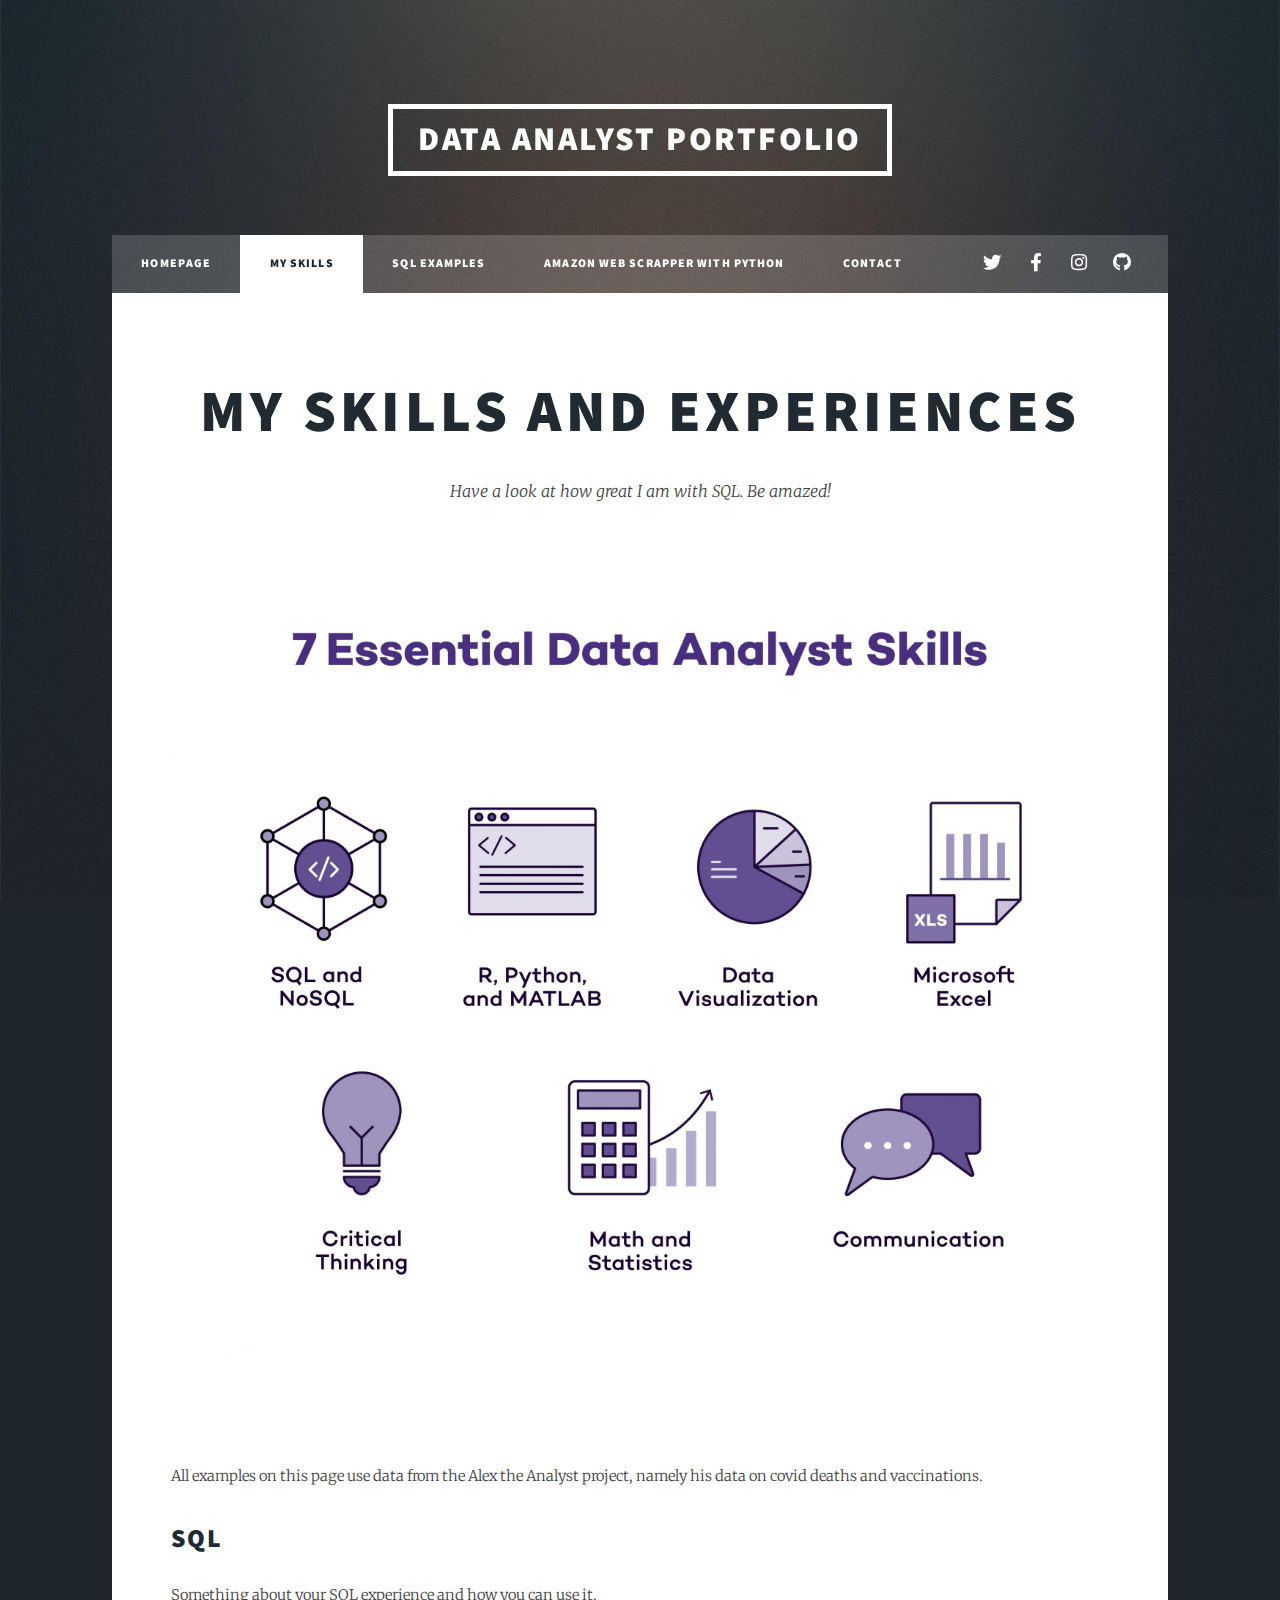
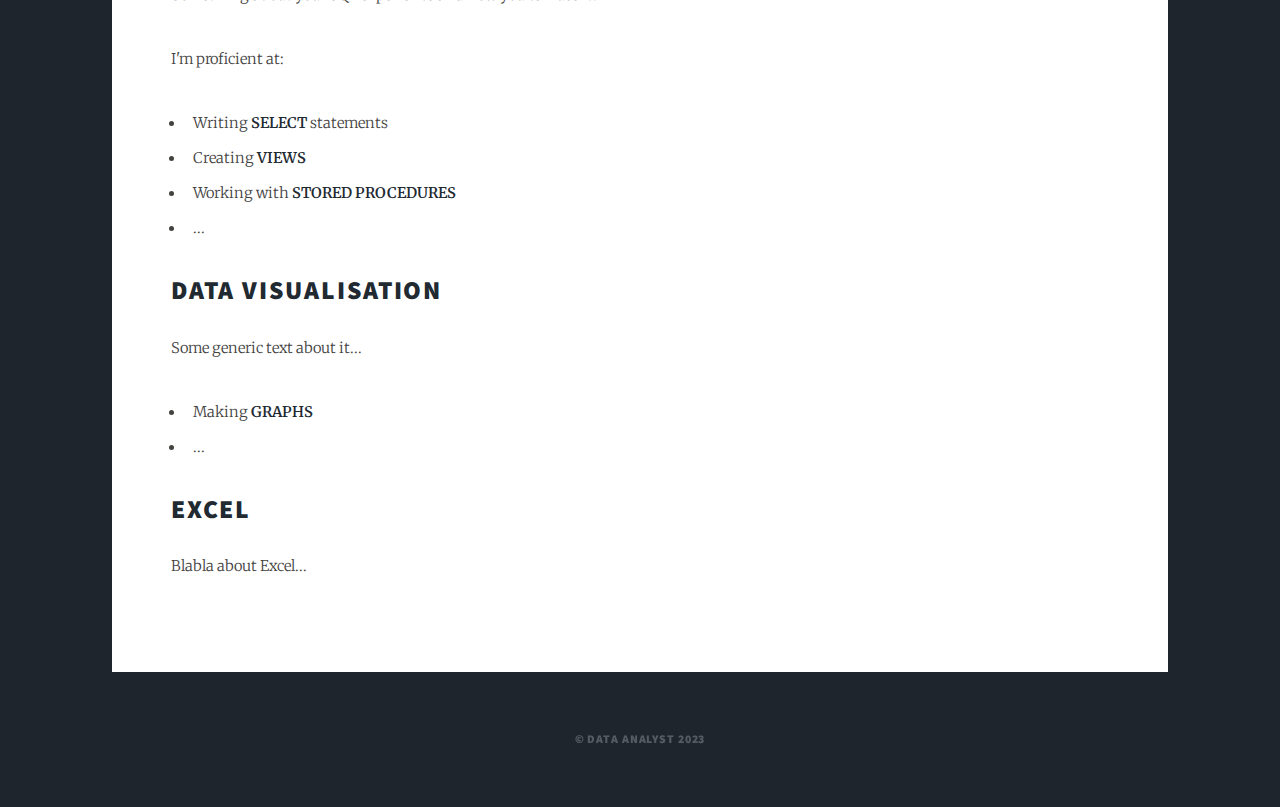
==== amazonwebscraper.html @ 21863333 "text change and a new table" ====
<!DOCTYPE HTML>
<!--
	Massively by HTML5 UP
	html5up.net | @ajlkn
	Free for personal and commercial use under the CCA 3.0 license (html5up.net/license)
-->
<html>
	<head>
		<title>My skills - Data Analyst Portfolio</title>
		<meta charset="utf-8" />
		<meta name="viewport" content="width=device-width, initial-scale=1, user-scalable=no" />
		<link rel="stylesheet" href="assets/css/main.css" />
		<noscript><link rel="stylesheet" href="assets/css/noscript.css" /></noscript>
	</head>
	<body class="is-preload">

		<!-- Wrapper -->
			<div id="wrapper">

				<!-- Header -->
					<header id="header">
						<a href="index.html" class="logo">Data Analyst Portfolio</a>
					</header>

				<!-- Nav -->
					<nav id="nav">
						<ul class="links">
							<li><a href="index.html">Homepage</a></li>
							<li class="active"><a href="myskills.html">My skills</a></li>
							<li><a href="sqlexamples.html">SQL examples</a></li>
							<li><a href="AmazonWebScrapperWIthPython.html">Amazon Web Scrapper With Python</a></li>
							<li><a href="contactme.html">Contact</a></li>
						</ul>
						<ul class="icons">
							<li><a href="#" class="icon brands fa-twitter"><span class="label">Twitter</span></a></li>
							<li><a href="#" class="icon brands fa-facebook-f"><span class="label">Facebook</span></a></li>
							<li><a href="#" class="icon brands fa-instagram"><span class="label">Instagram</span></a></li>
							<li><a href="#" class="icon brands fa-github"><span class="label">GitHub</span></a></li>
						</ul>
					</nav>

				<!-- Main -->
					<div id="main">

						<!-- Post -->
							<section class="post">
								<header class="major">
									<h1>My skills and experiences</h1>
									<p>Have a look at how great I am with SQL. Be amazed!</p>
								</header>
								<div class="image main"><img src="pics/skills.jpg" alt="" /></div>
								<p>All examples on this page use data from the Alex the Analyst project, namely his data on covid deaths and vaccinations.</p>
							
								<h2>SQL</h2>
								<p>Something about your SQL experience and how you can use it.</p>
								<p>I'm proficient at:</p>
								<ul>
									<li>Writing <b>SELECT</b> statements</li>
									<li>Creating <b>VIEWS</b></li>
									<li>Working with <b>STORED PROCEDURES</b></li>
									<li>...</li>
								</ul>
							
								<h2>Data visualisation</h2>
								<p>Some generic text about it...</p>
								
								<ul>
									<li>Making <b>GRAPHS</b></li>
									<li>...</li>
								</ul>

								<h2>Excel</h2>
								<p>Blabla about Excel...</p>


							</section>

					</div>


				<!-- Copyright -->
					<div id="copyright">
						<ul><li>&copy; Data Analyst 2023</li></ul>
					</div>

			</div>

		<!-- Scripts -->
			<script src="assets/js/jquery.min.js"></script>
			<script src="assets/js/jquery.scrollex.min.js"></script>
			<script src="assets/js/jquery.scrolly.min.js"></script>
			<script src="assets/js/browser.min.js"></script>
			<script src="assets/js/breakpoints.min.js"></script>
			<script src="assets/js/util.js"></script>
			<script src="assets/js/main.js"></script>

	</body>
</html>
---- assets/css/main.css ----
@import url(fontawesome-all.min.css);
@import url("https://fonts.googleapis.com/css?family=Merriweather:300,700,300italic,700italic|Source+Sans+Pro:900");

/*
	Massively by HTML5 UP
	html5up.net | @ajlkn
	Free for personal and commercial use under the CCA 3.0 license (html5up.net/license)
*/

html, body, div, span, applet, object,
iframe, h1, h2, h3, h4, h5, h6, p, blockquote,
pre, a, abbr, acronym, address, big, cite,
code, del, dfn, em, img, ins, kbd, q, s, samp,
small, strike, strong, sub, sup, tt, var, b,
u, i, center, dl, dt, dd, ol, ul, li, fieldset,
form, label, legend, table, caption, tbody,
tfoot, thead, tr, th, td, article, aside,
canvas, details, embed, figure, figcaption,
footer, header, hgroup, menu, nav, output, ruby,
section, summary, time, mark, audio, video {
	margin: 0;
	padding: 0;
	border: 0;
	font-size: 100%;
	font: inherit;
	vertical-align: baseline;}

article, aside, details, figcaption, figure,
footer, header, hgroup, menu, nav, section {
	display: block;}

body {
	line-height: 1;
}

ol, ul {
	list-style: none;
}

blockquote, q {
	quotes: none;
}

	blockquote:before, blockquote:after, q:before, q:after {
		content: '';
		content: none;
	}

table {
	border-collapse: collapse;
	border-spacing: 0;
}

body {
	-webkit-text-size-adjust: none;
}

mark {
	background-color: transparent;
	color: inherit;
}

input::-moz-focus-inner {
	border: 0;
	padding: 0;
}

input, select, textarea {
	-moz-appearance: none;
	-webkit-appearance: none;
	-ms-appearance: none;
	appearance: none;
}

/* Basic */

	@-ms-viewport {
		width: device-width;
	}

	body {
		-ms-overflow-style: scrollbar;
	}

	@media screen and (max-width: 480px) {

		html, body {
			min-width: 320px;
		}

	}

	html {
		box-sizing: border-box;
	}

	*, *:before, *:after {
		box-sizing: inherit;
	}

	body {
		background-color: #1e252d;
	}

		body.is-preload *, body.is-preload *:before, body.is-preload *:after {
			-moz-animation: none !important;
			-webkit-animation: none !important;
			-ms-animation: none !important;
			animation: none !important;
			-moz-transition: none !important;
			-webkit-transition: none !important;
			-ms-transition: none !important;
			transition: none !important;
		}

/* Type */

	html {
		font-size: 16pt;
	}

		@media screen and (max-width: 1680px) {

			html {
				font-size: 12pt;
			}

		}

		@media screen and (max-width: 1280px) {

			html {
				font-size: 11pt;
			}

		}

		@media screen and (max-width: 360px) {

			html {
				font-size: 10pt;
			}

		}

	body {
		color: #43423f;
	}

	body, input, select, textarea {
		font-family: "Merriweather", Georgia, serif;
		font-weight: 300;
		font-size: 1rem;
		line-height: 2.375;
	}

	a {
		-moz-transition: color 0.2s ease-in-out, background-color 0.2s ease-in-out, border-color 0.2s ease-in-out, box-shadow 0.2s ease-in-out;
		-webkit-transition: color 0.2s ease-in-out, background-color 0.2s ease-in-out, border-color 0.2s ease-in-out, box-shadow 0.2s ease-in-out;
		-ms-transition: color 0.2s ease-in-out, background-color 0.2s ease-in-out, border-color 0.2s ease-in-out, box-shadow 0.2s ease-in-out;
		transition: color 0.2s ease-in-out, background-color 0.2s ease-in-out, border-color 0.2s ease-in-out, box-shadow 0.2s ease-in-out;
		border-bottom: dotted 1px;
		text-decoration: none;
	}

		a:hover {
			border-bottom-color: transparent;
		}

	strong, b {
		font-weight: 600;
	}

	em, i {
		font-style: italic;
	}

	p {
		text-align: justify;
		margin: 0 0 2rem 0;
	}

	h1, h2, h3, h4, h5, h6 {
		font-family: "Source Sans Pro", Helvetica, sans-serif;
		font-weight: 900;
		line-height: 1.5;
		letter-spacing: 0.075em;
		text-transform: uppercase;
		margin: 0 0 1rem 0;
	}

		h1 a, h2 a, h3 a, h4 a, h5 a, h6 a {
			border-bottom: 0;
			color: inherit;
			text-decoration: none;
		}

	h1 {
		font-size: 4rem;
		line-height: 1.1;
		margin: 0 0 2rem 0;
	}

	h2 {
		font-size: 1.75rem;
		line-height: 1.3;
		margin: 0 0 1.5rem 0;
	}

	h3 {
		font-size: 1.25rem;
		margin: 0 0 1.5rem 0;
	}

	h4 {
		font-size: 1rem;
	}

	h5 {
		font-size: 0.9rem;
	}

	h6 {
		font-size: 0.8rem;
	}

	sub {
		font-size: 0.8rem;
		position: relative;
		top: 0.5rem;
	}

	sup {
		font-size: 0.8rem;
		position: relative;
		top: -0.5rem;
	}

	blockquote {
		border-left: solid 4px;
		font-style: italic;
		margin: 0 0 2rem 0;
		padding: 0.5rem 0 0.5rem 2rem;
	}

	code {
		border: solid 2px;
		font-family: "Courier New", monospace;
		font-size: 0.9rem;
		margin: 0 0.25rem;
		padding: 0.25rem 0.65rem;
	}

	pre {
		-webkit-overflow-scrolling: touch;
		font-family: "Courier New", monospace;
		font-size: 0.9rem;
		margin: 0 0 2rem 0;
	}

		pre code {
			display: block;
			line-height: 1.75;
			padding: 1rem 1.5rem;
			overflow-x: auto;
		}

	hr {
		border: 0;
		border-bottom: solid 2px;
		margin: 3rem 0;
	}

		hr.major {
			margin: 5rem 0;
		}

	.align-left {
		text-align: left;
	}

	.align-center {
		text-align: center;
	}

	.align-right {
		text-align: right;
	}

	input, select, textarea {
		color: #212931;
	}

	a {
		color: #212931;
		border-bottom-color: rgba(33, 41, 49, 0.5);
	}

		a:hover {
			border-bottom-color: transparent;
			color: #18bfef !important;
		}

	strong, b {
		color: #212931;
	}

	h1, h2, h3, h4, h5, h6 {
		color: #212931;
	}

	blockquote {
		border-left-color: #eeeeee;
	}

	code {
		background: rgba(220, 220, 220, 0.25);
		border-color: #eeeeee;
	}

	hr {
		border-bottom-color: #eeeeee;
	}

/* Row */

	.row {
		display: flex;
		flex-wrap: wrap;
		box-sizing: border-box;
		align-items: stretch;
	}

		.row > * {
			box-sizing: border-box;
		}

		.row.gtr-uniform > * > :last-child {
			margin-bottom: 0;
		}

		.row.aln-left {
			justify-content: flex-start;
		}

		.row.aln-center {
			justify-content: center;
		}

		.row.aln-right {
			justify-content: flex-end;
		}

		.row.aln-top {
			align-items: flex-start;
		}

		.row.aln-middle {
			align-items: center;
		}

		.row.aln-bottom {
			align-items: flex-end;
		}

		.row > .imp {
			order: -1;
		}

		.row > .col-1 {
			width: 8.33333%;
		}

		.row > .off-1 {
			margin-left: 8.33333%;
		}

		.row > .col-2 {
			width: 16.66667%;
		}

		.row > .off-2 {
			margin-left: 16.66667%;
		}

		.row > .col-3 {
			width: 25%;
		}

		.row > .off-3 {
			margin-left: 25%;
		}

		.row > .col-4 {
			width: 33.33333%;
		}

		.row > .off-4 {
			margin-left: 33.33333%;
		}

		.row > .col-5 {
			width: 41.66667%;
		}

		.row > .off-5 {
			margin-left: 41.66667%;
		}

		.row > .col-6 {
			width: 50%;
		}

		.row > .off-6 {
			margin-left: 50%;
		}

		.row > .col-7 {
			width: 58.33333%;
		}

		.row > .off-7 {
			margin-left: 58.33333%;
		}

		.row > .col-8 {
			width: 66.66667%;
		}

		.row > .off-8 {
			margin-left: 66.66667%;
		}

		.row > .col-9 {
			width: 75%;
		}

		.row > .off-9 {
			margin-left: 75%;
		}

		.row > .col-10 {
			width: 83.33333%;
		}

		.row > .off-10 {
			margin-left: 83.33333%;
		}

		.row > .col-11 {
			width: 91.66667%;
		}

		.row > .off-11 {
			margin-left: 91.66667%;
		}

		.row > .col-12 {
			width: 100%;
		}

		.row > .off-12 {
			margin-left: 100%;
		}

		.row.gtr-0 {
			margin-top: 0;
			margin-left: 0rem;
		}

			.row.gtr-0 > * {
				padding: 0 0 0 0rem;
			}

			.row.gtr-0.gtr-uniform {
				margin-top: 0rem;
			}

				.row.gtr-0.gtr-uniform > * {
					padding-top: 0rem;
				}

		.row.gtr-25 {
			margin-top: 0;
			margin-left: -0.375rem;
		}

			.row.gtr-25 > * {
				padding: 0 0 0 0.375rem;
			}

			.row.gtr-25.gtr-uniform {
				margin-top: -0.375rem;
			}

				.row.gtr-25.gtr-uniform > * {
					padding-top: 0.375rem;
				}

		.row.gtr-50 {
			margin-top: 0;
			margin-left: -0.75rem;
		}

			.row.gtr-50 > * {
				padding: 0 0 0 0.75rem;
			}

			.row.gtr-50.gtr-uniform {
				margin-top: -0.75rem;
			}

				.row.gtr-50.gtr-uniform > * {
					padding-top: 0.75rem;
				}

		.row {
			margin-top: 0;
			margin-left: -1.5rem;
		}

			.row > * {
				padding: 0 0 0 1.5rem;
			}

			.row.gtr-uniform {
				margin-top: -1.5rem;
			}

				.row.gtr-uniform > * {
					padding-top: 1.5rem;
				}

		.row.gtr-150 {
			margin-top: 0;
			margin-left: -2.25rem;
		}

			.row.gtr-150 > * {
				padding: 0 0 0 2.25rem;
			}

			.row.gtr-150.gtr-uniform {
				margin-top: -2.25rem;
			}

				.row.gtr-150.gtr-uniform > * {
					padding-top: 2.25rem;
				}

		.row.gtr-200 {
			margin-top: 0;
			margin-left: -3rem;
		}

			.row.gtr-200 > * {
				padding: 0 0 0 3rem;
			}

			.row.gtr-200.gtr-uniform {
				margin-top: -3rem;
			}

				.row.gtr-200.gtr-uniform > * {
					padding-top: 3rem;
				}

		@media screen and (max-width: 1680px) {

			.row {
				display: flex;
				flex-wrap: wrap;
				box-sizing: border-box;
				align-items: stretch;
			}

				.row > * {
					box-sizing: border-box;
				}

				.row.gtr-uniform > * > :last-child {
					margin-bottom: 0;
				}

				.row.aln-left {
					justify-content: flex-start;
				}

				.row.aln-center {
					justify-content: center;
				}

				.row.aln-right {
					justify-content: flex-end;
				}

				.row.aln-top {
					align-items: flex-start;
				}

				.row.aln-middle {
					align-items: center;
				}

				.row.aln-bottom {
					align-items: flex-end;
				}

				.row > .imp-xlarge {
					order: -1;
				}

				.row > .col-1-xlarge {
					width: 8.33333%;
				}

				.row > .off-1-xlarge {
					margin-left: 8.33333%;
				}

				.row > .col-2-xlarge {
					width: 16.66667%;
				}

				.row > .off-2-xlarge {
					margin-left: 16.66667%;
				}

				.row > .col-3-xlarge {
					width: 25%;
				}

				.row > .off-3-xlarge {
					margin-left: 25%;
				}

				.row > .col-4-xlarge {
					width: 33.33333%;
				}

				.row > .off-4-xlarge {
					margin-left: 33.33333%;
				}

				.row > .col-5-xlarge {
					width: 41.66667%;
				}

				.row > .off-5-xlarge {
					margin-left: 41.66667%;
				}

				.row > .col-6-xlarge {
					width: 50%;
				}

				.row > .off-6-xlarge {
					margin-left: 50%;
				}

				.row > .col-7-xlarge {
					width: 58.33333%;
				}

				.row > .off-7-xlarge {
					margin-left: 58.33333%;
				}

				.row > .col-8-xlarge {
					width: 66.66667%;
				}

				.row > .off-8-xlarge {
					margin-left: 66.66667%;
				}

				.row > .col-9-xlarge {
					width: 75%;
				}

				.row > .off-9-xlarge {
					margin-left: 75%;
				}

				.row > .col-10-xlarge {
					width: 83.33333%;
				}

				.row > .off-10-xlarge {
					margin-left: 83.33333%;
				}

				.row > .col-11-xlarge {
					width: 91.66667%;
				}

				.row > .off-11-xlarge {
					margin-left: 91.66667%;
				}

				.row > .col-12-xlarge {
					width: 100%;
				}

				.row > .off-12-xlarge {
					margin-left: 100%;
				}

				.row.gtr-0 {
					margin-top: 0;
					margin-left: 0rem;
				}

					.row.gtr-0 > * {
						padding: 0 0 0 0rem;
					}

					.row.gtr-0.gtr-uniform {
						margin-top: 0rem;
					}

						.row.gtr-0.gtr-uniform > * {
							padding-top: 0rem;
						}

				.row.gtr-25 {
					margin-top: 0;
					margin-left: -0.375rem;
				}

					.row.gtr-25 > * {
						padding: 0 0 0 0.375rem;
					}

					.row.gtr-25.gtr-uniform {
						margin-top: -0.375rem;
					}

						.row.gtr-25.gtr-uniform > * {
							padding-top: 0.375rem;
						}

				.row.gtr-50 {
					margin-top: 0;
					margin-left: -0.75rem;
				}

					.row.gtr-50 > * {
						padding: 0 0 0 0.75rem;
					}

					.row.gtr-50.gtr-uniform {
						margin-top: -0.75rem;
					}

						.row.gtr-50.gtr-uniform > * {
							padding-top: 0.75rem;
						}

				.row {
					margin-top: 0;
					margin-left: -1.5rem;
				}

					.row > * {
						padding: 0 0 0 1.5rem;
					}

					.row.gtr-uniform {
						margin-top: -1.5rem;
					}

						.row.gtr-uniform > * {
							padding-top: 1.5rem;
						}

				.row.gtr-150 {
					margin-top: 0;
					margin-left: -2.25rem;
				}

					.row.gtr-150 > * {
						padding: 0 0 0 2.25rem;
					}

					.row.gtr-150.gtr-uniform {
						margin-top: -2.25rem;
					}

						.row.gtr-150.gtr-uniform > * {
							padding-top: 2.25rem;
						}

				.row.gtr-200 {
					margin-top: 0;
					margin-left: -3rem;
				}

					.row.gtr-200 > * {
						padding: 0 0 0 3rem;
					}

					.row.gtr-200.gtr-uniform {
						margin-top: -3rem;
					}

						.row.gtr-200.gtr-uniform > * {
							padding-top: 3rem;
						}

		}

		@media screen and (max-width: 1280px) {

			.row {
				display: flex;
				flex-wrap: wrap;
				box-sizing: border-box;
				align-items: stretch;
			}

				.row > * {
					box-sizing: border-box;
				}

				.row.gtr-uniform > * > :last-child {
					margin-bottom: 0;
				}

				.row.aln-left {
					justify-content: flex-start;
				}

				.row.aln-center {
					justify-content: center;
				}

				.row.aln-right {
					justify-content: flex-end;
				}

				.row.aln-top {
					align-items: flex-start;
				}

				.row.aln-middle {
					align-items: center;
				}

				.row.aln-bottom {
					align-items: flex-end;
				}

				.row > .imp-large {
					order: -1;
				}

				.row > .col-1-large {
					width: 8.33333%;
				}

				.row > .off-1-large {
					margin-left: 8.33333%;
				}

				.row > .col-2-large {
					width: 16.66667%;
				}

				.row > .off-2-large {
					margin-left: 16.66667%;
				}

				.row > .col-3-large {
					width: 25%;
				}

				.row > .off-3-large {
					margin-left: 25%;
				}

				.row > .col-4-large {
					width: 33.33333%;
				}

				.row > .off-4-large {
					margin-left: 33.33333%;
				}

				.row > .col-5-large {
					width: 41.66667%;
				}

				.row > .off-5-large {
					margin-left: 41.66667%;
				}

				.row > .col-6-large {
					width: 50%;
				}

				.row > .off-6-large {
					margin-left: 50%;
				}

				.row > .col-7-large {
					width: 58.33333%;
				}

				.row > .off-7-large {
					margin-left: 58.33333%;
				}

				.row > .col-8-large {
					width: 66.66667%;
				}

				.row > .off-8-large {
					margin-left: 66.66667%;
				}

				.row > .col-9-large {
					width: 75%;
				}

				.row > .off-9-large {
					margin-left: 75%;
				}

				.row > .col-10-large {
					width: 83.33333%;
				}

				.row > .off-10-large {
					margin-left: 83.33333%;
				}

				.row > .col-11-large {
					width: 91.66667%;
				}

				.row > .off-11-large {
					margin-left: 91.66667%;
				}

				.row > .col-12-large {
					width: 100%;
				}

				.row > .off-12-large {
					margin-left: 100%;
				}

				.row.gtr-0 {
					margin-top: 0;
					margin-left: 0rem;
				}

					.row.gtr-0 > * {
						padding: 0 0 0 0rem;
					}

					.row.gtr-0.gtr-uniform {
						margin-top: 0rem;
					}

						.row.gtr-0.gtr-uniform > * {
							padding-top: 0rem;
						}

				.row.gtr-25 {
					margin-top: 0;
					margin-left: -0.375rem;
				}

					.row.gtr-25 > * {
						padding: 0 0 0 0.375rem;
					}

					.row.gtr-25.gtr-uniform {
						margin-top: -0.375rem;
					}

						.row.gtr-25.gtr-uniform > * {
							padding-top: 0.375rem;
						}

				.row.gtr-50 {
					margin-top: 0;
					margin-left: -0.75rem;
				}

					.row.gtr-50 > * {
						padding: 0 0 0 0.75rem;
					}

					.row.gtr-50.gtr-uniform {
						margin-top: -0.75rem;
					}

						.row.gtr-50.gtr-uniform > * {
							padding-top: 0.75rem;
						}

				.row {
					margin-top: 0;
					margin-left: -1.5rem;
				}

					.row > * {
						padding: 0 0 0 1.5rem;
					}

					.row.gtr-uniform {
						margin-top: -1.5rem;
					}

						.row.gtr-uniform > * {
							padding-top: 1.5rem;
						}

				.row.gtr-150 {
					margin-top: 0;
					margin-left: -2.25rem;
				}

					.row.gtr-150 > * {
						padding: 0 0 0 2.25rem;
					}

					.row.gtr-150.gtr-uniform {
						margin-top: -2.25rem;
					}

						.row.gtr-150.gtr-uniform > * {
							padding-top: 2.25rem;
						}

				.row.gtr-200 {
					margin-top: 0;
					margin-left: -3rem;
				}

					.row.gtr-200 > * {
						padding: 0 0 0 3rem;
					}

					.row.gtr-200.gtr-uniform {
						margin-top: -3rem;
					}

						.row.gtr-200.gtr-uniform > * {
							padding-top: 3rem;
						}

		}

		@media screen and (max-width: 980px) {

			.row {
				display: flex;
				flex-wrap: wrap;
				box-sizing: border-box;
				align-items: stretch;
			}

				.row > * {
					box-sizing: border-box;
				}

				.row.gtr-uniform > * > :last-child {
					margin-bottom: 0;
				}

				.row.aln-left {
					justify-content: flex-start;
				}

				.row.aln-center {
					justify-content: center;
				}

				.row.aln-right {
					justify-content: flex-end;
				}

				.row.aln-top {
					align-items: flex-start;
				}

				.row.aln-middle {
					align-items: center;
				}

				.row.aln-bottom {
					align-items: flex-end;
				}

				.row > .imp-medium {
					order: -1;
				}

				.row > .col-1-medium {
					width: 8.33333%;
				}

				.row > .off-1-medium {
					margin-left: 8.33333%;
				}

				.row > .col-2-medium {
					width: 16.66667%;
				}

				.row > .off-2-medium {
					margin-left: 16.66667%;
				}

				.row > .col-3-medium {
					width: 25%;
				}

				.row > .off-3-medium {
					margin-left: 25%;
				}

				.row > .col-4-medium {
					width: 33.33333%;
				}

				.row > .off-4-medium {
					margin-left: 33.33333%;
				}

				.row > .col-5-medium {
					width: 41.66667%;
				}

				.row > .off-5-medium {
					margin-left: 41.66667%;
				}

				.row > .col-6-medium {
					width: 50%;
				}

				.row > .off-6-medium {
					margin-left: 50%;
				}

				.row > .col-7-medium {
					width: 58.33333%;
				}

				.row > .off-7-medium {
					margin-left: 58.33333%;
				}

				.row > .col-8-medium {
					width: 66.66667%;
				}

				.row > .off-8-medium {
					margin-left: 66.66667%;
				}

				.row > .col-9-medium {
					width: 75%;
				}

				.row > .off-9-medium {
					margin-left: 75%;
				}

				.row > .col-10-medium {
					width: 83.33333%;
				}

				.row > .off-10-medium {
					margin-left: 83.33333%;
				}

				.row > .col-11-medium {
					width: 91.66667%;
				}

				.row > .off-11-medium {
					margin-left: 91.66667%;
				}

				.row > .col-12-medium {
					width: 100%;
				}

				.row > .off-12-medium {
					margin-left: 100%;
				}

				.row.gtr-0 {
					margin-top: 0;
					margin-left: 0rem;
				}

					.row.gtr-0 > * {
						padding: 0 0 0 0rem;
					}

					.row.gtr-0.gtr-uniform {
						margin-top: 0rem;
					}

						.row.gtr-0.gtr-uniform > * {
							padding-top: 0rem;
						}

				.row.gtr-25 {
					margin-top: 0;
					margin-left: -0.375rem;
				}

					.row.gtr-25 > * {
						padding: 0 0 0 0.375rem;
					}

					.row.gtr-25.gtr-uniform {
						margin-top: -0.375rem;
					}

						.row.gtr-25.gtr-uniform > * {
							padding-top: 0.375rem;
						}

				.row.gtr-50 {
					margin-top: 0;
					margin-left: -0.75rem;
				}

					.row.gtr-50 > * {
						padding: 0 0 0 0.75rem;
					}

					.row.gtr-50.gtr-uniform {
						margin-top: -0.75rem;
					}

						.row.gtr-50.gtr-uniform > * {
							padding-top: 0.75rem;
						}

				.row {
					margin-top: 0;
					margin-left: -1.5rem;
				}

					.row > * {
						padding: 0 0 0 1.5rem;
					}

					.row.gtr-uniform {
						margin-top: -1.5rem;
					}

						.row.gtr-uniform > * {
							padding-top: 1.5rem;
						}

				.row.gtr-150 {
					margin-top: 0;
					margin-left: -2.25rem;
				}

					.row.gtr-150 > * {
						padding: 0 0 0 2.25rem;
					}

					.row.gtr-150.gtr-uniform {
						margin-top: -2.25rem;
					}

						.row.gtr-150.gtr-uniform > * {
							padding-top: 2.25rem;
						}

				.row.gtr-200 {
					margin-top: 0;
					margin-left: -3rem;
				}

					.row.gtr-200 > * {
						padding: 0 0 0 3rem;
					}

					.row.gtr-200.gtr-uniform {
						margin-top: -3rem;
					}

						.row.gtr-200.gtr-uniform > * {
							padding-top: 3rem;
						}

		}

		@media screen and (max-width: 736px) {

			.row {
				display: flex;
				flex-wrap: wrap;
				box-sizing: border-box;
				align-items: stretch;
			}

				.row > * {
					box-sizing: border-box;
				}

				.row.gtr-uniform > * > :last-child {
					margin-bottom: 0;
				}

				.row.aln-left {
					justify-content: flex-start;
				}

				.row.aln-center {
					justify-content: center;
				}

				.row.aln-right {
					justify-content: flex-end;
				}

				.row.aln-top {
					align-items: flex-start;
				}

				.row.aln-middle {
					align-items: center;
				}

				.row.aln-bottom {
					align-items: flex-end;
				}

				.row > .imp-small {
					order: -1;
				}

				.row > .col-1-small {
					width: 8.33333%;
				}

				.row > .off-1-small {
					margin-left: 8.33333%;
				}

				.row > .col-2-small {
					width: 16.66667%;
				}

				.row > .off-2-small {
					margin-left: 16.66667%;
				}

				.row > .col-3-small {
					width: 25%;
				}

				.row > .off-3-small {
					margin-left: 25%;
				}

				.row > .col-4-small {
					width: 33.33333%;
				}

				.row > .off-4-small {
					margin-left: 33.33333%;
				}

				.row > .col-5-small {
					width: 41.66667%;
				}

				.row > .off-5-small {
					margin-left: 41.66667%;
				}

				.row > .col-6-small {
					width: 50%;
				}

				.row > .off-6-small {
					margin-left: 50%;
				}

				.row > .col-7-small {
					width: 58.33333%;
				}

				.row > .off-7-small {
					margin-left: 58.33333%;
				}

				.row > .col-8-small {
					width: 66.66667%;
				}

				.row > .off-8-small {
					margin-left: 66.66667%;
				}

				.row > .col-9-small {
					width: 75%;
				}

				.row > .off-9-small {
					margin-left: 75%;
				}

				.row > .col-10-small {
					width: 83.33333%;
				}

				.row > .off-10-small {
					margin-left: 83.33333%;
				}

				.row > .col-11-small {
					width: 91.66667%;
				}

				.row > .off-11-small {
					margin-left: 91.66667%;
				}

				.row > .col-12-small {
					width: 100%;
				}

				.row > .off-12-small {
					margin-left: 100%;
				}

				.row.gtr-0 {
					margin-top: 0;
					margin-left: 0rem;
				}

					.row.gtr-0 > * {
						padding: 0 0 0 0rem;
					}

					.row.gtr-0.gtr-uniform {
						margin-top: 0rem;
					}

						.row.gtr-0.gtr-uniform > * {
							padding-top: 0rem;
						}

				.row.gtr-25 {
					margin-top: 0;
					margin-left: -0.375rem;
				}

					.row.gtr-25 > * {
						padding: 0 0 0 0.375rem;
					}

					.row.gtr-25.gtr-uniform {
						margin-top: -0.375rem;
					}

						.row.gtr-25.gtr-uniform > * {
							padding-top: 0.375rem;
						}

				.row.gtr-50 {
					margin-top: 0;
					margin-left: -0.75rem;
				}

					.row.gtr-50 > * {
						padding: 0 0 0 0.75rem;
					}

					.row.gtr-50.gtr-uniform {
						margin-top: -0.75rem;
					}

						.row.gtr-50.gtr-uniform > * {
							padding-top: 0.75rem;
						}

				.row {
					margin-top: 0;
					margin-left: -1.5rem;
				}

					.row > * {
						padding: 0 0 0 1.5rem;
					}

					.row.gtr-uniform {
						margin-top: -1.5rem;
					}

						.row.gtr-uniform > * {
							padding-top: 1.5rem;
						}

				.row.gtr-150 {
					margin-top: 0;
					margin-left: -2.25rem;
				}

					.row.gtr-150 > * {
						padding: 0 0 0 2.25rem;
					}

					.row.gtr-150.gtr-uniform {
						margin-top: -2.25rem;
					}

						.row.gtr-150.gtr-uniform > * {
							padding-top: 2.25rem;
						}

				.row.gtr-200 {
					margin-top: 0;
					margin-left: -3rem;
				}

					.row.gtr-200 > * {
						padding: 0 0 0 3rem;
					}

					.row.gtr-200.gtr-uniform {
						margin-top: -3rem;
					}

						.row.gtr-200.gtr-uniform > * {
							padding-top: 3rem;
						}

		}

		@media screen and (max-width: 480px) {

			.row {
				display: flex;
				flex-wrap: wrap;
				box-sizing: border-box;
				align-items: stretch;
			}

				.row > * {
					box-sizing: border-box;
				}

				.row.gtr-uniform > * > :last-child {
					margin-bottom: 0;
				}

				.row.aln-left {
					justify-content: flex-start;
				}

				.row.aln-center {
					justify-content: center;
				}

				.row.aln-right {
					justify-content: flex-end;
				}

				.row.aln-top {
					align-items: flex-start;
				}

				.row.aln-middle {
					align-items: center;
				}

				.row.aln-bottom {
					align-items: flex-end;
				}

				.row > .imp-xsmall {
					order: -1;
				}

				.row > .col-1-xsmall {
					width: 8.33333%;
				}

				.row > .off-1-xsmall {
					margin-left: 8.33333%;
				}

				.row > .col-2-xsmall {
					width: 16.66667%;
				}

				.row > .off-2-xsmall {
					margin-left: 16.66667%;
				}

				.row > .col-3-xsmall {
					width: 25%;
				}

				.row > .off-3-xsmall {
					margin-left: 25%;
				}

				.row > .col-4-xsmall {
					width: 33.33333%;
				}

				.row > .off-4-xsmall {
					margin-left: 33.33333%;
				}

				.row > .col-5-xsmall {
					width: 41.66667%;
				}

				.row > .off-5-xsmall {
					margin-left: 41.66667%;
				}

				.row > .col-6-xsmall {
					width: 50%;
				}

				.row > .off-6-xsmall {
					margin-left: 50%;
				}

				.row > .col-7-xsmall {
					width: 58.33333%;
				}

				.row > .off-7-xsmall {
					margin-left: 58.33333%;
				}

				.row > .col-8-xsmall {
					width: 66.66667%;
				}

				.row > .off-8-xsmall {
					margin-left: 66.66667%;
				}

				.row > .col-9-xsmall {
					width: 75%;
				}

				.row > .off-9-xsmall {
					margin-left: 75%;
				}

				.row > .col-10-xsmall {
					width: 83.33333%;
				}

				.row > .off-10-xsmall {
					margin-left: 83.33333%;
				}

				.row > .col-11-xsmall {
					width: 91.66667%;
				}

				.row > .off-11-xsmall {
					margin-left: 91.66667%;
				}

				.row > .col-12-xsmall {
					width: 100%;
				}

				.row > .off-12-xsmall {
					margin-left: 100%;
				}

				.row.gtr-0 {
					margin-top: 0;
					margin-left: 0rem;
				}

					.row.gtr-0 > * {
						padding: 0 0 0 0rem;
					}

					.row.gtr-0.gtr-uniform {
						margin-top: 0rem;
					}

						.row.gtr-0.gtr-uniform > * {
							padding-top: 0rem;
						}

				.row.gtr-25 {
					margin-top: 0;
					margin-left: -0.375rem;
				}

					.row.gtr-25 > * {
						padding: 0 0 0 0.375rem;
					}

					.row.gtr-25.gtr-uniform {
						margin-top: -0.375rem;
					}

						.row.gtr-25.gtr-uniform > * {
							padding-top: 0.375rem;
						}

				.row.gtr-50 {
					margin-top: 0;
					margin-left: -0.75rem;
				}

					.row.gtr-50 > * {
						padding: 0 0 0 0.75rem;
					}

					.row.gtr-50.gtr-uniform {
						margin-top: -0.75rem;
					}

						.row.gtr-50.gtr-uniform > * {
							padding-top: 0.75rem;
						}

				.row {
					margin-top: 0;
					margin-left: -1.5rem;
				}

					.row > * {
						padding: 0 0 0 1.5rem;
					}

					.row.gtr-uniform {
						margin-top: -1.5rem;
					}

						.row.gtr-uniform > * {
							padding-top: 1.5rem;
						}

				.row.gtr-150 {
					margin-top: 0;
					margin-left: -2.25rem;
				}

					.row.gtr-150 > * {
						padding: 0 0 0 2.25rem;
					}

					.row.gtr-150.gtr-uniform {
						margin-top: -2.25rem;
					}

						.row.gtr-150.gtr-uniform > * {
							padding-top: 2.25rem;
						}

				.row.gtr-200 {
					margin-top: 0;
					margin-left: -3rem;
				}

					.row.gtr-200 > * {
						padding: 0 0 0 3rem;
					}

					.row.gtr-200.gtr-uniform {
						margin-top: -3rem;
					}

						.row.gtr-200.gtr-uniform > * {
							padding-top: 3rem;
						}

		}

		@media screen and (max-width: 360px) {

			.row {
				display: flex;
				flex-wrap: wrap;
				box-sizing: border-box;
				align-items: stretch;
			}

				.row > * {
					box-sizing: border-box;
				}

				.row.gtr-uniform > * > :last-child {
					margin-bottom: 0;
				}

				.row.aln-left {
					justify-content: flex-start;
				}

				.row.aln-center {
					justify-content: center;
				}

				.row.aln-right {
					justify-content: flex-end;
				}

				.row.aln-top {
					align-items: flex-start;
				}

				.row.aln-middle {
					align-items: center;
				}

				.row.aln-bottom {
					align-items: flex-end;
				}

				.row > .imp-xxsmall {
					order: -1;
				}

				.row > .col-1-xxsmall {
					width: 8.33333%;
				}

				.row > .off-1-xxsmall {
					margin-left: 8.33333%;
				}

				.row > .col-2-xxsmall {
					width: 16.66667%;
				}

				.row > .off-2-xxsmall {
					margin-left: 16.66667%;
				}

				.row > .col-3-xxsmall {
					width: 25%;
				}

				.row > .off-3-xxsmall {
					margin-left: 25%;
				}

				.row > .col-4-xxsmall {
					width: 33.33333%;
				}

				.row > .off-4-xxsmall {
					margin-left: 33.33333%;
				}

				.row > .col-5-xxsmall {
					width: 41.66667%;
				}

				.row > .off-5-xxsmall {
					margin-left: 41.66667%;
				}

				.row > .col-6-xxsmall {
					width: 50%;
				}

				.row > .off-6-xxsmall {
					margin-left: 50%;
				}

				.row > .col-7-xxsmall {
					width: 58.33333%;
				}

				.row > .off-7-xxsmall {
					margin-left: 58.33333%;
				}

				.row > .col-8-xxsmall {
					width: 66.66667%;
				}

				.row > .off-8-xxsmall {
					margin-left: 66.66667%;
				}

				.row > .col-9-xxsmall {
					width: 75%;
				}

				.row > .off-9-xxsmall {
					margin-left: 75%;
				}

				.row > .col-10-xxsmall {
					width: 83.33333%;
				}

				.row > .off-10-xxsmall {
					margin-left: 83.33333%;
				}

				.row > .col-11-xxsmall {
					width: 91.66667%;
				}

				.row > .off-11-xxsmall {
					margin-left: 91.66667%;
				}

				.row > .col-12-xxsmall {
					width: 100%;
				}

				.row > .off-12-xxsmall {
					margin-left: 100%;
				}

				.row.gtr-0 {
					margin-top: 0;
					margin-left: 0rem;
				}

					.row.gtr-0 > * {
						padding: 0 0 0 0rem;
					}

					.row.gtr-0.gtr-uniform {
						margin-top: 0rem;
					}

						.row.gtr-0.gtr-uniform > * {
							padding-top: 0rem;
						}

				.row.gtr-25 {
					margin-top: 0;
					margin-left: -0.375rem;
				}

					.row.gtr-25 > * {
						padding: 0 0 0 0.375rem;
					}

					.row.gtr-25.gtr-uniform {
						margin-top: -0.375rem;
					}

						.row.gtr-25.gtr-uniform > * {
							padding-top: 0.375rem;
						}

				.row.gtr-50 {
					margin-top: 0;
					margin-left: -0.75rem;
				}

					.row.gtr-50 > * {
						padding: 0 0 0 0.75rem;
					}

					.row.gtr-50.gtr-uniform {
						margin-top: -0.75rem;
					}

						.row.gtr-50.gtr-uniform > * {
							padding-top: 0.75rem;
						}

				.row {
					margin-top: 0;
					margin-left: -1.5rem;
				}

					.row > * {
						padding: 0 0 0 1.5rem;
					}

					.row.gtr-uniform {
						margin-top: -1.5rem;
					}

						.row.gtr-uniform > * {
							padding-top: 1.5rem;
						}

				.row.gtr-150 {
					margin-top: 0;
					margin-left: -2.25rem;
				}

					.row.gtr-150 > * {
						padding: 0 0 0 2.25rem;
					}

					.row.gtr-150.gtr-uniform {
						margin-top: -2.25rem;
					}

						.row.gtr-150.gtr-uniform > * {
							padding-top: 2.25rem;
						}

				.row.gtr-200 {
					margin-top: 0;
					margin-left: -3rem;
				}

					.row.gtr-200 > * {
						padding: 0 0 0 3rem;
					}

					.row.gtr-200.gtr-uniform {
						margin-top: -3rem;
					}

						.row.gtr-200.gtr-uniform > * {
							padding-top: 3rem;
						}

		}

/* Box */

	.box {
		border: solid 2px;
		margin-bottom: 2rem;
		padding: 1.5rem;
	}

		.box > :last-child,
		.box > :last-child > :last-child,
		.box > :last-child > :last-child > :last-child {
			margin-bottom: 0;
		}

		.box.alt {
			border: 0;
			border-radius: 0;
			padding: 0;
		}

	.box {
		border-color: #eeeeee;
	}

/* Button */

	input[type="submit"],
	input[type="reset"],
	input[type="button"],
	button,
	.button {
		-moz-appearance: none;
		-webkit-appearance: none;
		-ms-appearance: none;
		appearance: none;
		-moz-transition: background-color 0.2s ease-in-out, box-shadow 0.2s ease-in-out, color 0.2s ease-in-out;
		-webkit-transition: background-color 0.2s ease-in-out, box-shadow 0.2s ease-in-out, color 0.2s ease-in-out;
		-ms-transition: background-color 0.2s ease-in-out, box-shadow 0.2s ease-in-out, color 0.2s ease-in-out;
		transition: background-color 0.2s ease-in-out, box-shadow 0.2s ease-in-out, color 0.2s ease-in-out;
		border: 0;
		border-radius: 0;
		cursor: pointer;
		display: inline-block;
		font-family: "Source Sans Pro", Helvetica, sans-serif;
		font-size: 0.8rem;
		font-weight: 900;
		letter-spacing: 0.075em;
		height: 3rem;
		line-height: 3rem;
		padding: 0 2rem;
		text-align: center;
		text-decoration: none;
		text-transform: uppercase;
		white-space: nowrap;
	}

		input[type="submit"].icon:before,
		input[type="reset"].icon:before,
		input[type="button"].icon:before,
		button.icon:before,
		.button.icon:before {
			margin-right: 0.5rem;
		}

		input[type="submit"].icon.solo,
		input[type="reset"].icon.solo,
		input[type="button"].icon.solo,
		button.icon.solo,
		.button.icon.solo {
			position: relative;
			width: 4rem;
			height: 4rem;
			line-height: 4rem;
			border-radius: 4rem;
			text-indent: 4rem;
			overflow: hidden;
			padding: 0;
			white-space: nowrap;
		}

			input[type="submit"].icon.solo:before,
			input[type="reset"].icon.solo:before,
			input[type="button"].icon.solo:before,
			button.icon.solo:before,
			.button.icon.solo:before {
				position: absolute;
				display: block;
				top: 0;
				left: 0;
				width: inherit;
				height: inherit;
				line-height: inherit;
				font-size: 1.25rem;
				margin-right: 0;
				text-align: center;
				text-indent: 0;
			}

		input[type="submit"].fit,
		input[type="reset"].fit,
		input[type="button"].fit,
		button.fit,
		.button.fit {
			width: 100%;
		}

		input[type="submit"].small,
		input[type="reset"].small,
		input[type="button"].small,
		button.small,
		.button.small {
			font-size: 0.7rem;
			height: 2.5rem;
			line-height: 2.5rem;
			padding: 0 1.5rem;
		}

		input[type="submit"].large,
		input[type="reset"].large,
		input[type="button"].large,
		button.large,
		.button.large {
			font-size: 0.9rem;
			height: 3.5rem;
			line-height: 3.5rem;
			padding: 0 2.75rem;
		}

		@media screen and (max-width: 980px) {

			input[type="submit"],
			input[type="reset"],
			input[type="button"],
			button,
			.button {
				font-size: 0.9rem;
				height: 3.25rem;
				line-height: 3.25rem;
			}

				input[type="submit"].large,
				input[type="reset"].large,
				input[type="button"].large,
				button.large,
				.button.large {
					font-size: 1rem;
					height: 3.75rem;
					line-height: 3.75rem;
				}

		}

		input[type="submit"].disabled, input[type="submit"]:disabled,
		input[type="reset"].disabled,
		input[type="reset"]:disabled,
		input[type="button"].disabled,
		input[type="button"]:disabled,
		button.disabled,
		button:disabled,
		.button.disabled,
		.button:disabled {
			pointer-events: none;
			opacity: 0.25;
		}

	input[type="submit"],
	input[type="reset"],
	input[type="button"],
	button,
	.button {
		background-color: transparent;
		box-shadow: inset 0 0 0 2px #212931;
		color: #212931 !important;
	}

		input[type="submit"]:hover,
		input[type="reset"]:hover,
		input[type="button"]:hover,
		button:hover,
		.button:hover {
			box-shadow: inset 0 0 0 2px #18bfef;
			color: #18bfef !important;
		}

		input[type="submit"].primary,
		input[type="reset"].primary,
		input[type="button"].primary,
		button.primary,
		.button.primary {
			background-color: #212931;
			box-shadow: none;
			color: #ffffff !important;
		}

			input[type="submit"].primary:hover,
			input[type="reset"].primary:hover,
			input[type="button"].primary:hover,
			button.primary:hover,
			.button.primary:hover {
				background-color: #18bfef;
			}

/* Form */

	form {
		margin: 0 0 2rem 0;
	}

		form > :last-child {
			margin-bottom: 0;
		}

		form > .fields {
			display: -moz-flex;
			display: -webkit-flex;
			display: -ms-flex;
			display: flex;
			-moz-flex-wrap: wrap;
			-webkit-flex-wrap: wrap;
			-ms-flex-wrap: wrap;
			flex-wrap: wrap;
			width: calc(100% + 3rem);
			margin: -1.5rem 0 2rem -1.5rem;
		}

			form > .fields > .field {
				-moz-flex-grow: 0;
				-webkit-flex-grow: 0;
				-ms-flex-grow: 0;
				flex-grow: 0;
				-moz-flex-shrink: 0;
				-webkit-flex-shrink: 0;
				-ms-flex-shrink: 0;
				flex-shrink: 0;
				padding: 1.5rem 0 0 1.5rem;
				width: calc(100% - 1.5rem);
			}

				form > .fields > .field.half {
					width: calc(50% - 0.75rem);
				}

				form > .fields > .field.third {
					width: calc(100%/3 - 0.5rem);
				}

				form > .fields > .field.quarter {
					width: calc(25% - 0.375rem);
				}

		@media screen and (max-width: 480px) {

			form > .fields {
				width: calc(100% + 3rem);
				margin: -1.5rem 0 2rem -1.5rem;
			}

				form > .fields > .field {
					padding: 1.5rem 0 0 1.5rem;
					width: calc(100% - 1.5rem);
				}

					form > .fields > .field.half {
						width: calc(100% - 1.5rem);
					}

					form > .fields > .field.third {
						width: calc(100% - 1.5rem);
					}

					form > .fields > .field.quarter {
						width: calc(100% - 1.5rem);
					}

		}

	label {
		display: block;
		font-family: "Source Sans Pro", Helvetica, sans-serif;
		font-weight: 900;
		line-height: 1.5;
		letter-spacing: 0.075em;
		font-size: 0.8rem;
		text-transform: uppercase;
		margin: 0 0 0.75rem 0;
	}

		@media screen and (max-width: 980px) {

			label {
				font-size: 0.9rem;
			}

		}

	input[type="text"],
	input[type="password"],
	input[type="email"],
	select,
	textarea {
		-moz-appearance: none;
		-webkit-appearance: none;
		-ms-appearance: none;
		appearance: none;
		background: transparent;
		border-radius: 0;
		border: solid 2px;
		color: inherit;
		display: block;
		outline: 0;
		padding: 0 1rem;
		text-decoration: none;
		width: 100%;
	}

		input[type="text"]:invalid,
		input[type="password"]:invalid,
		input[type="email"]:invalid,
		select:invalid,
		textarea:invalid {
			box-shadow: none;
		}

	select {
		background-size: 1.25rem;
		background-repeat: no-repeat;
		background-position: calc(100% - 1rem) center;
		height: 3rem;
		padding-right: 3rem;
		text-overflow: ellipsis;
	}

		select:focus::-ms-value {
			background-color: transparent;
		}

		select::-ms-expand {
			display: none;
		}

	input[type="text"],
	input[type="password"],
	input[type="email"],
	select {
		height: 3rem;
	}

	textarea {
		padding: 0.75rem 1rem;
	}

	input[type="checkbox"],
	input[type="radio"] {
		-moz-appearance: none;
		-webkit-appearance: none;
		-ms-appearance: none;
		appearance: none;
		display: block;
		float: left;
		margin-right: -2rem;
		opacity: 0;
		width: 1rem;
		z-index: -1;
	}

		input[type="checkbox"] + label,
		input[type="radio"] + label {
			text-decoration: none;
			cursor: pointer;
			display: inline-block;
			font-size: 1rem;
			letter-spacing: 0;
			font-family: "Merriweather", Georgia, serif;
			text-transform: none;
			font-weight: 300;
			padding-left: 2.8rem;
			padding-right: 1rem;
			position: relative;
		}

			input[type="checkbox"] + label:before,
			input[type="radio"] + label:before {
				-moz-osx-font-smoothing: grayscale;
				-webkit-font-smoothing: antialiased;
				display: inline-block;
				font-style: normal;
				font-variant: normal;
				text-rendering: auto;
				line-height: 1;
				text-transform: none !important;
				font-family: 'Font Awesome 5 Free';
				font-weight: 900;
			}

			input[type="checkbox"] + label:before,
			input[type="radio"] + label:before {
				border-radius: 0;
				border: solid 2px;
				content: '';
				display: inline-block;
				font-size: 0.8rem;
				height: 1.8rem;
				left: 0;
				line-height: 1.65rem;
				position: absolute;
				text-align: center;
				top: -0.125rem;
				width: 1.8rem;
			}

		input[type="checkbox"]:checked + label:before,
		input[type="radio"]:checked + label:before {
			content: '\f00c';
		}

	input[type="checkbox"] + label:before {
		border-radius: 0;
	}

	input[type="radio"] + label:before {
		border-radius: 100%;
	}

	::-webkit-input-placeholder {
		opacity: 1.0;
	}

	:-moz-placeholder {
		opacity: 1.0;
	}

	::-moz-placeholder {
		opacity: 1.0;
	}

	:-ms-input-placeholder {
		opacity: 1.0;
	}

	label {
		color: #212931;
	}

	input[type="text"],
	input[type="password"],
	input[type="email"],
	select,
	textarea {
		border-color: #eeeeee;
	}

		input[type="text"]:focus,
		input[type="password"]:focus,
		input[type="email"]:focus,
		select:focus,
		textarea:focus {
			border-color: #18bfef;
		}

	select {
		background-image: url("data:image/svg+xml;charset=utf8,%3Csvg xmlns='http://www.w3.org/2000/svg' width='40' height='40' preserveAspectRatio='none' viewBox='0 0 40 40'%3E%3Cpath d='M9.4,12.3l10.4,10.4l10.4-10.4c0.2-0.2,0.5-0.4,0.9-0.4c0.3,0,0.6,0.1,0.9,0.4l3.3,3.3c0.2,0.2,0.4,0.5,0.4,0.9 c0,0.4-0.1,0.6-0.4,0.9L20.7,31.9c-0.2,0.2-0.5,0.4-0.9,0.4c-0.3,0-0.6-0.1-0.9-0.4L4.3,17.3c-0.2-0.2-0.4-0.5-0.4-0.9 c0-0.4,0.1-0.6,0.4-0.9l3.3-3.3c0.2-0.2,0.5-0.4,0.9-0.4S9.1,12.1,9.4,12.3z' fill='%23eeeeee' /%3E%3C/svg%3E");
	}

		select option {
			background-color: #ffffff;
			color: #212931;
		}

	.select-wrapper:before {
		color: #eeeeee;
	}

	input[type="checkbox"] + label,
	input[type="radio"] + label {
		color: #212931;
	}

		input[type="checkbox"] + label:before,
		input[type="radio"] + label:before {
			border-color: #eeeeee;
		}

	input[type="checkbox"]:checked + label:before,
	input[type="radio"]:checked + label:before {
		background-color: #212931;
		border-color: #212931;
		color: #ffffff;
	}

	input[type="checkbox"]:focus + label:before,
	input[type="radio"]:focus + label:before {
		border-color: #18bfef;
	}

	::-webkit-input-placeholder {
		color: #909498 !important;
	}

	:-moz-placeholder {
		color: #909498 !important;
	}

	::-moz-placeholder {
		color: #909498 !important;
	}

	:-ms-input-placeholder {
		color: #909498 !important;
	}

	.formerize-placeholder {
		color: #909498 !important;
	}

/* Icon */

	.icon {
		text-decoration: none;
		border-bottom: none;
		position: relative;
	}

		.icon:before {
			-moz-osx-font-smoothing: grayscale;
			-webkit-font-smoothing: antialiased;
			display: inline-block;
			font-style: normal;
			font-variant: normal;
			text-rendering: auto;
			line-height: 1;
			text-transform: none !important;
			font-family: 'Font Awesome 5 Free';
			font-weight: 400;
		}

		.icon > .label {
			display: none;
		}

		.icon:before {
			line-height: inherit;
		}

		.icon.solid:before {
			font-weight: 900;
		}

		.icon.brands:before {
			font-family: 'Font Awesome 5 Brands';
		}

/* Image */

	.image {
		border: 0;
		display: inline-block;
		position: relative;
	}

		.image img {
			display: block;
		}

		.image.left, .image.right {
			max-width: 40%;
		}

			.image.left img, .image.right img {
				width: 100%;
			}

		.image.left {
			float: left;
			margin: 0 2rem 2rem 0;
			top: 0.75rem;
		}

		.image.right {
			float: right;
			margin: 0 0 2rem 2rem;
			top: 0.75rem;
		}

		.image.fit {
			display: block;
			margin: 2.5rem 0;
			width: 100%;
		}

			.image.fit:first-child {
				margin-top: 0;
			}

			.image.fit img {
				width: 100%;
			}

		.image.main {
			display: block;
			margin: 4rem 0;
			width: 100%;
		}

			.image.main:first-child {
				margin-top: 0;
			}

			.image.main img {
				width: 100%;
			}

		@media screen and (max-width: 736px) {

			.image.fit {
				margin: 2rem 0;
			}

			.image.main {
				margin: 2rem 0;
			}

		}

	a.image {
		overflow: hidden;
	}

		a.image img {
			-moz-transition: -moz-transform 0.2s ease-out;
			-webkit-transition: -webkit-transform 0.2s ease-out;
			-ms-transition: -ms-transform 0.2s ease-out;
			transition: transform 0.2s ease-out;
		}

		a.image:hover img {
			-moz-transform: scale(1.05);
			-webkit-transform: scale(1.05);
			-ms-transform: scale(1.05);
			transform: scale(1.05);
		}

/* Actions */

	ul.actions {
		display: -moz-flex;
		display: -webkit-flex;
		display: -ms-flex;
		display: flex;
		cursor: default;
		list-style: none;
		margin-left: -1rem;
		padding-left: 0;
	}

		ul.actions li {
			padding: 0 0 0 1rem;
			vertical-align: middle;
		}

		ul.actions.special {
			-moz-justify-content: center;
			-webkit-justify-content: center;
			-ms-justify-content: center;
			justify-content: center;
			width: 100%;
			margin-left: 0;
		}

			ul.actions.special li:first-child {
				padding-left: 0;
			}

		ul.actions.stacked {
			-moz-flex-direction: column;
			-webkit-flex-direction: column;
			-ms-flex-direction: column;
			flex-direction: column;
			margin-left: 0;
		}

			ul.actions.stacked li {
				padding: 1.3rem 0 0 0;
			}

				ul.actions.stacked li:first-child {
					padding-top: 0;
				}

		ul.actions.fit {
			width: calc(100% + 1rem);
		}

			ul.actions.fit li {
				-moz-flex-grow: 1;
				-webkit-flex-grow: 1;
				-ms-flex-grow: 1;
				flex-grow: 1;
				-moz-flex-shrink: 1;
				-webkit-flex-shrink: 1;
				-ms-flex-shrink: 1;
				flex-shrink: 1;
				width: 100%;
			}

				ul.actions.fit li > * {
					width: 100%;
				}

			ul.actions.fit.stacked {
				width: 100%;
			}

		@media screen and (max-width: 480px) {

			ul.actions:not(.fixed) {
				-moz-flex-direction: column;
				-webkit-flex-direction: column;
				-ms-flex-direction: column;
				flex-direction: column;
				margin-left: 0;
				width: 100% !important;
			}

				ul.actions:not(.fixed) li {
					-moz-flex-grow: 1;
					-webkit-flex-grow: 1;
					-ms-flex-grow: 1;
					flex-grow: 1;
					-moz-flex-shrink: 1;
					-webkit-flex-shrink: 1;
					-ms-flex-shrink: 1;
					flex-shrink: 1;
					padding: 1rem 0 0 0;
					text-align: center;
					width: 100%;
				}

					ul.actions:not(.fixed) li > * {
						width: 100%;
					}

					ul.actions:not(.fixed) li:first-child {
						padding-top: 0;
					}

					ul.actions:not(.fixed) li input[type="submit"],
					ul.actions:not(.fixed) li input[type="reset"],
					ul.actions:not(.fixed) li input[type="button"],
					ul.actions:not(.fixed) li button,
					ul.actions:not(.fixed) li .button {
						width: 100%;
					}

						ul.actions:not(.fixed) li input[type="submit"].icon:before,
						ul.actions:not(.fixed) li input[type="reset"].icon:before,
						ul.actions:not(.fixed) li input[type="button"].icon:before,
						ul.actions:not(.fixed) li button.icon:before,
						ul.actions:not(.fixed) li .button.icon:before {
							margin-left: -0.5rem;
						}

		}

/* Icons */

	ul.icons {
		cursor: default;
		list-style: none;
		padding-left: 0;
	}

		ul.icons li {
			display: inline-block;
			padding: 0 0.5rem 0 0;
			vertical-align: middle;
		}

			ul.icons li:last-child {
				padding-right: 0;
			}

			ul.icons li .icon:before {
				width: 2.25rem;
				height: 2.25rem;
				line-height: 2.25rem;
				display: inline-block;
				text-align: center;
				border-radius: 100%;
				font-size: 1.25rem;
			}

		ul.icons.alt li .icon:before {
			-moz-transition: color 0.2s ease-in-out, background-color 0.2s ease-in-out, border-color 0.2s ease-in-out, box-shadow 0.2s ease-in-out;
			-webkit-transition: color 0.2s ease-in-out, background-color 0.2s ease-in-out, border-color 0.2s ease-in-out, box-shadow 0.2s ease-in-out;
			-ms-transition: color 0.2s ease-in-out, background-color 0.2s ease-in-out, border-color 0.2s ease-in-out, box-shadow 0.2s ease-in-out;
			transition: color 0.2s ease-in-out, background-color 0.2s ease-in-out, border-color 0.2s ease-in-out, box-shadow 0.2s ease-in-out;
			font-size: 1rem;
		}

/* List */

	ol {
		list-style: decimal;
		margin: 0 0 2rem 0;
		padding-left: 1.25rem;
	}

		ol li {
			padding-left: 0.25rem;
		}

	ul {
		list-style: disc;
		margin: 0 0 2rem 0;
		padding-left: 1rem;
	}

		ul li {
			padding-left: 0.5rem;
		}

		ul.divided {
			list-style: none;
			padding-left: 0;
		}

			ul.divided li {
				border-top: solid 1px;
				padding: 0.5rem 0;
			}

				ul.divided li:first-child {
					border-top: 0;
					padding-top: 0;
				}

	dl {
		margin: 0 0 2rem 0;
	}

		dl dt {
			display: block;
			font-weight: 600;
			margin: 0 0 1rem 0;
		}

		dl dd {
			margin-left: 2rem;
		}

	ul.divided li {
		border-top-color: #eeeeee;
	}

	ul.icons li a.icon:hover:before {
		color: #18bfef;
	}

	ul.icons.alt li .icon:before {
		box-shadow: inset 0 0 0 2px #eeeeee;
	}

	ul.icons.alt li a.icon:hover:before {
		box-shadow: inset 0 0 0 2px #18bfef;
	}

/* Section/Article */

	section.special, article.special {
		text-align: center;
	}

	header {
		cursor: default;
	}

		header > .date {
			display: block;
			font-size: 0.8rem;
			height: 1;
			margin: 0 0 1rem 0;
			position: relative;
		}

		header > p {
			font-style: italic;
		}

		header > h1 + p {
			font-size: 1.1rem;
			margin-top: -0.5rem;
			line-height: 2;
		}

		header > h2 + p {
			font-size: 1rem;
			margin-top: -0.75rem;
		}

		header > h3 + p {
			font-size: 0.9rem;
			margin-top: -0.75rem;
		}

		header > h4 + p {
			font-size: 0.8rem;
			margin-top: -0.75rem;
		}

		header.major {
			margin: 0 0 4rem 0;
			text-align: center;
		}

			header.major > :last-child {
				margin-bottom: 0;
			}

			header.major > p {
				margin-top: 0;
				text-align: center;
			}

			header.major > .date {
				font-size: 1rem;
				margin: 0 0 4rem 0;
			}

				header.major > .date:before, header.major > .date:after {
					content: '';
					display: block;
					position: absolute;
					top: 50%;
					width: calc(50% - 6rem);
					border-top: solid 2px;
				}

				header.major > .date:before {
					left: 0;
				}

				header.major > .date:after {
					right: 0;
				}

		@media screen and (max-width: 980px) {

			header br {
				display: none;
			}

		}

		@media screen and (max-width: 736px) {

			header.major {
				margin: 0 0 2rem 0;
			}

		}

	header.major .date:before, header.major .date:after {
		border-top-color: #eeeeee;
	}

/* Table */

	.table-wrapper {
		-webkit-overflow-scrolling: touch;
		overflow-x: auto;
	}

	table {
		margin: 0 0 2rem 0;
		width: 100%;
	}

		table tbody tr {
			border: solid 1px;
			border-left: 0;
			border-right: 0;
		}

		table td {
			padding: 0.75rem 0.75rem;
		}

		table th {
			font-family: "Source Sans Pro", Helvetica, sans-serif;
			font-size: 0.8rem;
			font-weight: 900;
			letter-spacing: 0.075em;
			line-height: 1.5;
			padding: 0 0.75rem 0.75rem 0.75rem;
			text-align: left;
			text-transform: uppercase;
		}

			@media screen and (max-width: 980px) {

				table th {
					font-size: 0.9rem;
				}

			}

		table thead {
			border-bottom: solid 2px;
		}

		table tfoot {
			border-top: solid 2px;
		}

		table.alt {
			border-collapse: separate;
		}

			table.alt tbody tr td {
				border: solid 1px;
				border-left-width: 0;
				border-top-width: 0;
			}

				table.alt tbody tr td:first-child {
					border-left-width: 1px;
				}

			table.alt tbody tr:first-child td {
				border-top-width: 1px;
			}

			table.alt thead {
				border-bottom: 0;
			}

			table.alt tfoot {
				border-top: 0;
			}

	table tbody tr {
		border-color: #eeeeee;
	}

		table tbody tr:nth-child(2n + 1) {
			background-color: rgba(220, 220, 220, 0.25);
		}

	table th {
		color: #212931;
	}

	table thead {
		border-bottom-color: #eeeeee;
	}

	table tfoot {
		border-top-color: #eeeeee;
	}

	table.alt tbody tr td {
		border-color: #eeeeee;
	}

/* Pagination */

	.pagination {
		display: -moz-inline-flex;
		display: -webkit-inline-flex;
		display: -ms-inline-flex;
		display: inline-flex;
		-moz-user-select: none;
		-webkit-user-select: none;
		-ms-user-select: none;
		user-select: none;
		cursor: default;
		list-style: none;
		margin: 0 0 2rem 2px;
		padding: 0;
	}

		.pagination a, .pagination span {
			-moz-transition: background-color 0.2s ease-in-out, border-color 0.2s ease-in-out, box-shadow 0.2s ease-in-out, color 0.2s ease-in-out;
			-webkit-transition: background-color 0.2s ease-in-out, border-color 0.2s ease-in-out, box-shadow 0.2s ease-in-out, color 0.2s ease-in-out;
			-ms-transition: background-color 0.2s ease-in-out, border-color 0.2s ease-in-out, box-shadow 0.2s ease-in-out, color 0.2s ease-in-out;
			transition: background-color 0.2s ease-in-out, border-color 0.2s ease-in-out, box-shadow 0.2s ease-in-out, color 0.2s ease-in-out;
			border: solid 2px;
			display: inline-block;
			font-family: "Source Sans Pro", Helvetica, sans-serif;
			font-size: 0.8rem;
			font-weight: 900;
			height: 3rem;
			letter-spacing: 0.075em;
			line-height: calc(3rem - 4px);
			margin-left: -2px;
			min-width: 3rem;
			position: relative;
			text-align: center;
			text-decoration: none;
			text-transform: uppercase;
		}

		.pagination .next, .pagination .previous {
			text-decoration: none;
			padding: 0 1.75rem;
		}

			.pagination .next:before, .pagination .previous:before {
				-moz-osx-font-smoothing: grayscale;
				-webkit-font-smoothing: antialiased;
				display: inline-block;
				font-style: normal;
				font-variant: normal;
				text-rendering: auto;
				line-height: 1;
				text-transform: none !important;
				font-family: 'Font Awesome 5 Free';
				font-weight: 900;
			}

			.pagination .next:before, .pagination .previous:before {
				display: inline-block;
				color: inherit !important;
				line-height: inherit;
			}

		.pagination .previous:before {
			content: '\f104';
			margin-right: 0.9375em;
		}

		.pagination .next:before {
			content: '\f105';
			float: right;
			margin-left: 0.9375em;
		}

		@media screen and (max-width: 980px) {

			.pagination a, .pagination span {
				font-size: 0.9rem;
			}

		}

		@media screen and (max-width: 480px) {

			.pagination .page, .pagination .extra {
				display: none;
			}

		}

	.pagination a, .pagination span {
		border-color: #eeeeee;
	}

	.pagination a {
		color: #212931 !important;
	}

		.pagination a:hover {
			color: #18bfef !important;
			border-color: #18bfef;
			z-index: 1;
		}

			.pagination a:hover + a,
			.pagination a:hover + span {
				border-left-color: #18bfef;
			}

		.pagination a.active {
			background-color: #eeeeee;
		}

	.pagination span {
		color: #eeeeee;
	}

/* Wrapper */

	#wrapper {
		-moz-transition: opacity 0.5s ease;
		-webkit-transition: opacity 0.5s ease;
		-ms-transition: opacity 0.5s ease;
		transition: opacity 0.5s ease;
		position: relative;
		z-index: 1;
		overflow: hidden;
	}

		#wrapper > .bg {
			position: absolute;
			top: 0;
			left: 0;
			width: 100%;
			height: 100%;
			background-color: #c59d10;
			background-image: url("../../images/overlay.png"), linear-gradient(0deg, rgba(0, 0, 0, 0.1), rgba(0, 0, 0, 0.1)), url("../../images/bg.jpg");
			background-size: auto,								auto,														100% auto;
			background-position: center,								center,														top center;
			background-repeat: repeat,								no-repeat,													no-repeat;
			background-attachment: scroll,								scroll,														scroll;
			z-index: -1;
		}

			#wrapper > .bg.fixed {
				position: fixed;
				width: 100vw;
				height: 100vh;
			}

		#wrapper.fade-in:before {
			pointer-events: none;
			-moz-transition: opacity 1s ease-in-out;
			-webkit-transition: opacity 1s ease-in-out;
			-ms-transition: opacity 1s ease-in-out;
			transition: opacity 1s ease-in-out;
			-moz-transition-delay: 0.75s;
			-webkit-transition-delay: 0.75s;
			-ms-transition-delay: 0.75s;
			transition-delay: 0.75s;
			background: #d6be09;
			content: '';
			display: block;
			height: 100%;
			left: 0;
			opacity: 0;
			position: fixed;
			top: 0;
			width: 100%;
		}

		body.is-preload #wrapper.fade-in:before {
			opacity: 1;
		}

		@media screen and (orientation: portrait) {

			#wrapper > .bg {
				background-size: auto,								auto,														auto 175%;
			}

		}

/* Intro */

	#intro {
		color: #ffffff;
		padding: 8rem 4rem 6rem 4rem ;
		-moz-align-items: center;
		-webkit-align-items: center;
		-ms-align-items: center;
		align-items: center;
		display: -moz-flex;
		display: -webkit-flex;
		display: -ms-flex;
		display: flex;
		-moz-flex-direction: column;
		-webkit-flex-direction: column;
		-ms-flex-direction: column;
		flex-direction: column;
		-moz-justify-content: -moz-flex-end;
		-webkit-justify-content: -webkit-flex-end;
		-ms-justify-content: -ms-flex-end;
		justify-content: flex-end;
		-moz-transition: opacity 1s ease, -moz-transform 1s ease;
		-webkit-transition: opacity 1s ease, -webkit-transform 1s ease;
		-ms-transition: opacity 1s ease, -ms-transform 1s ease;
		transition: opacity 1s ease, transform 1s ease;
		position: relative;
		cursor: default;
		text-align: center;
		z-index: 1;
		min-height: 100vh;
	}

		#intro input, #intro select, #intro textarea {
			color: #ffffff;
		}

		#intro a {
			color: #ffffff;
			border-bottom-color: rgba(255, 255, 255, 0.5);
		}

			#intro a:hover {
				border-bottom-color: transparent;
				color: #18bfef !important;
			}

		#intro strong, #intro b {
			color: #ffffff;
		}

		#intro h1, #intro h2, #intro h3, #intro h4, #intro h5, #intro h6 {
			color: #ffffff;
		}

		#intro blockquote {
			border-left-color: #ffffff;
		}

		#intro code {
			background: rgba(255, 255, 255, 0.075);
			border-color: #ffffff;
		}

		#intro hr {
			border-bottom-color: #ffffff;
		}

		#intro input[type="submit"],
		#intro input[type="reset"],
		#intro input[type="button"],
		#intro button,
		#intro .button {
			background-color: transparent;
			box-shadow: inset 0 0 0 2px #ffffff;
			color: #ffffff !important;
		}

			#intro input[type="submit"]:hover,
			#intro input[type="reset"]:hover,
			#intro input[type="button"]:hover,
			#intro button:hover,
			#intro .button:hover {
				box-shadow: inset 0 0 0 2px #18bfef;
				color: #18bfef !important;
			}

			#intro input[type="submit"].primary,
			#intro input[type="reset"].primary,
			#intro input[type="button"].primary,
			#intro button.primary,
			#intro .button.primary {
				background-color: #ffffff;
				box-shadow: none;
				color: #1e252d !important;
			}

				#intro input[type="submit"].primary:hover,
				#intro input[type="reset"].primary:hover,
				#intro input[type="button"].primary:hover,
				#intro button.primary:hover,
				#intro .button.primary:hover {
					background-color: #18bfef;
				}

		#intro h1 {
			font-size: 5rem;
			line-height: 1;
		}

		#intro p {
			font-size: 1.25rem;
			font-style: italic;
			margin-top: -0.25rem;
			text-align: center;
		}

		#intro + #header {
			margin-top: -20rem;
		}

			#intro + #header .logo {
				-moz-transform: translateY(2rem);
				-webkit-transform: translateY(2rem);
				-ms-transform: translateY(2rem);
				transform: translateY(2rem);
				opacity: 0;
				visibility: hidden;
			}

		#intro.hidden {
			pointer-events: none;
			-moz-transform: translateY(2rem);
			-webkit-transform: translateY(2rem);
			-ms-transform: translateY(2rem);
			transform: translateY(2rem);
			-moz-transition: opacity 0.5s ease, -moz-transform 0.5s ease, visibility 0.5s;
			-webkit-transition: opacity 0.5s ease, -webkit-transform 0.5s ease, visibility 0.5s;
			-ms-transition: opacity 0.5s ease, -ms-transform 0.5s ease, visibility 0.5s;
			transition: opacity 0.5s ease, transform 0.5s ease, visibility 0.5s;
			opacity: 0;
			visibility: hidden;
		}

			#intro.hidden + #header .logo {
				-moz-transform: translateY(0);
				-webkit-transform: translateY(0);
				-ms-transform: translateY(0);
				transform: translateY(0);
				opacity: 1;
				visibility: visible;
			}

		body.is-preload #intro {
			-moz-transform: translateY(2rem);
			-webkit-transform: translateY(2rem);
			-ms-transform: translateY(2rem);
			transform: translateY(2rem);
			opacity: 0;
		}

			body.is-preload #intro:not(.hidden) + #header + #nav {
				-moz-transform: translateY(4rem);
				-webkit-transform: translateY(4rem);
				-ms-transform: translateY(4rem);
				transform: translateY(4rem);
				opacity: 0;
			}

		@media screen and (max-width: 980px) {

			#intro {
				padding: 4rem 4rem 2rem 4rem ;
				min-height: 90vh;
			}

				#intro p br {
					display: none;
				}

				#intro + #header {
					margin-top: -14rem;
				}

		}

		@media screen and (max-width: 736px) {

			#intro {
				padding: 3rem 2rem 1rem 2rem ;
				min-height: 80vh;
			}

				#intro h1 {
					font-size: 3.25rem;
					line-height: 1.1;
					margin-bottom: 1rem;
				}

				#intro p {
					font-size: 1rem;
					margin-top: 0rem;
				}

				#intro .actions {
					display: none;
				}

		}

/* Header */

	#header {
		color: #ffffff;
		-moz-align-items: center;
		-webkit-align-items: center;
		-ms-align-items: center;
		align-items: center;
		display: -moz-flex;
		display: -webkit-flex;
		display: -ms-flex;
		display: flex;
		-moz-flex-direction: column;
		-webkit-flex-direction: column;
		-ms-flex-direction: column;
		flex-direction: column;
		-moz-justify-content: -moz-flex-end;
		-webkit-justify-content: -webkit-flex-end;
		-ms-justify-content: -ms-flex-end;
		justify-content: flex-end;
		pointer-events: none;
		-moz-user-select: none;
		-webkit-user-select: none;
		-ms-user-select: none;
		user-select: none;
		height: 20rem;
		padding-bottom: 8rem;
		position: relative;
		text-align: center;
		z-index: 2;
	}

		#header input, #header select, #header textarea {
			color: #ffffff;
		}

		#header a {
			color: #ffffff;
			border-bottom-color: rgba(255, 255, 255, 0.5);
		}

			#header a:hover {
				border-bottom-color: transparent;
				color: #18bfef !important;
			}

		#header strong, #header b {
			color: #ffffff;
		}

		#header h1, #header h2, #header h3, #header h4, #header h5, #header h6 {
			color: #ffffff;
		}

		#header blockquote {
			border-left-color: #ffffff;
		}

		#header code {
			background: rgba(255, 255, 255, 0.075);
			border-color: #ffffff;
		}

		#header hr {
			border-bottom-color: #ffffff;
		}

		#header .logo {
			-moz-transition: border-color 0.2s ease-in-out, color 0.2s ease-in-out, opacity 0.5s ease, -moz-transform 0.5s ease, visibility 0.5s;
			-webkit-transition: border-color 0.2s ease-in-out, color 0.2s ease-in-out, opacity 0.5s ease, -webkit-transform 0.5s ease, visibility 0.5s;
			-ms-transition: border-color 0.2s ease-in-out, color 0.2s ease-in-out, opacity 0.5s ease, -ms-transform 0.5s ease, visibility 0.5s;
			transition: border-color 0.2s ease-in-out, color 0.2s ease-in-out, opacity 0.5s ease, transform 0.5s ease, visibility 0.5s;
			pointer-events: auto;
			border-style: solid;
			border-color: #ffffff;
			border-width: 5px !important;
			font-family: "Source Sans Pro", Helvetica, sans-serif;
			font-size: 2.25rem;
			font-weight: 900;
			letter-spacing: 0.075em;
			line-height: 1;
			padding: 1rem 1.75rem;
			text-transform: uppercase;
			visibility: visible;
		}

			#header .logo:hover {
				border-color: #18bfef !important;
				color: #18bfef !important;
			}

		@media screen and (max-width: 980px) {

			#header {
				height: 14rem;
				padding-bottom: 4rem;
			}

		}

		@media screen and (max-width: 736px) {

			#header {
				padding-bottom: 3rem;
			}

				#header .logo {
					font-size: 1.75rem;
					border-width: 3px !important;
				}

		}

/* Nav */

	#nav {
		color: #ffffff;
		display: -moz-flex;
		display: -webkit-flex;
		display: -ms-flex;
		display: flex;
		-moz-transition: -moz-transform 1s ease, opacity 1s ease;
		-webkit-transition: -webkit-transform 1s ease, opacity 1s ease;
		-ms-transition: -ms-transform 1s ease, opacity 1s ease;
		transition: transform 1s ease, opacity 1s ease;
		background: rgba(255, 255, 255, 0.175);
		height: 4rem;
		line-height: 4rem;
		margin: -4rem auto 0 auto;
		overflow: hidden;
		padding: 0 2rem 0 0;
		position: relative;
		width: calc(100% - 4rem);
		max-width: 72rem;
		z-index: 2;
	}

		#nav ul.divided li {
			border-top-color: #ffffff;
		}

		#nav ul.icons li a.icon:hover:before {
			color: #18bfef;
		}

		#nav ul.icons.alt li .icon:before {
			box-shadow: inset 0 0 0 2px #ffffff;
		}

		#nav ul.icons.alt li a.icon:hover:before {
			box-shadow: inset 0 0 0 2px #18bfef;
		}

		#nav input, #nav select, #nav textarea {
			color: #ffffff;
		}

		#nav a {
			color: #ffffff;
			border-bottom-color: rgba(255, 255, 255, 0.5);
		}

			#nav a:hover {
				border-bottom-color: transparent;
				color: #18bfef !important;
			}

		#nav strong, #nav b {
			color: #ffffff;
		}

		#nav h1, #nav h2, #nav h3, #nav h4, #nav h5, #nav h6 {
			color: #ffffff;
		}

		#nav blockquote {
			border-left-color: #ffffff;
		}

		#nav code {
			background: rgba(255, 255, 255, 0.075);
			border-color: #ffffff;
		}

		#nav hr {
			border-bottom-color: #ffffff;
		}

		#nav ul.links {
			display: -moz-flex;
			display: -webkit-flex;
			display: -ms-flex;
			display: flex;
			-moz-flex-grow: 1;
			-webkit-flex-grow: 1;
			-ms-flex-grow: 1;
			flex-grow: 1;
			-moz-flex-shrink: 1;
			-webkit-flex-shrink: 1;
			-ms-flex-shrink: 1;
			flex-shrink: 1;
			font-family: "Source Sans Pro", Helvetica, sans-serif;
			font-weight: 900;
			letter-spacing: 0.075em;
			list-style: none;
			margin-bottom: 0;
			padding-left: 0;
			text-transform: uppercase;
		}

			#nav ul.links li {
				display: block;
				padding-left: 0;
			}

				#nav ul.links li a {
					-moz-transition: background-color 0.2s ease-in-out, color 0.2s ease-in-out;
					-webkit-transition: background-color 0.2s ease-in-out, color 0.2s ease-in-out;
					-ms-transition: background-color 0.2s ease-in-out, color 0.2s ease-in-out;
					transition: background-color 0.2s ease-in-out, color 0.2s ease-in-out;
					display: block;
					font-size: 0.8rem;
					outline: none;
					padding: 0 2rem;
				}

					#nav ul.links li a:hover {
						color: inherit !important;
						background-color: rgba(255, 255, 255, 0.1);
					}

				#nav ul.links li.active {
					background-color: #ffffff;
				}

					#nav ul.links li.active a {
						color: #1e252d;
					}

						#nav ul.links li.active a:hover {
							color: #18bfef !important;
						}

		#nav ul.icons {
			-moz-flex-grow: 0;
			-webkit-flex-grow: 0;
			-ms-flex-grow: 0;
			flex-grow: 0;
			-moz-flex-shrink: 0;
			-webkit-flex-shrink: 0;
			-ms-flex-shrink: 0;
			flex-shrink: 0;
			margin-bottom: 0;
		}

		@media screen and (max-width: 980px) {

			#nav {
				display: none;
			}

		}

/* Main */

	#main {
		background-color: #ffffff;
		position: relative;
		margin: 0 auto;
		width: calc(100% - 4rem);
		max-width: 72rem;
		z-index: 2;
	}

		#main > * {
			padding: 4rem 4rem 2rem 4rem ;
			border-top: solid 2px #eeeeee;
			margin: 0;
		}

			#main > *:first-child {
				border-top: 0;
			}

		#main > footer {
			text-align: center;
		}

		#main > .post {
			padding: 8rem 8rem 6rem 8rem ;
		}

			#main > .post header.major > .date {
				margin-top: -2rem;
			}

			#main > .post header.major > h1, #main > .post header.major h2 {
				font-size: 4rem;
				line-height: 1.1;
				margin: 0 0 2rem 0;
			}

			#main > .post.featured {
				text-align: center;
			}

			@media screen and (max-width: 1280px) {

				#main > .post {
					padding: 6rem 4rem 4rem 4rem ;
				}

			}

			@media screen and (max-width: 736px) {

				#main > .post {
					padding: 4rem 2rem 2rem 2rem ;
				}

					#main > .post header.major > .date {
						margin-top: -1rem;
						margin-bottom: 2rem;
					}

					#main > .post header.major > h1, #main > .post header.major h2 {
						font-size: 2.5rem;
						line-height: 1.2;
						margin: 0 0 1.5rem 0;
					}

			}

		#main > .posts {
			display: -moz-flex;
			display: -webkit-flex;
			display: -ms-flex;
			display: flex;
			-moz-flex-wrap: wrap;
			-webkit-flex-wrap: wrap;
			-ms-flex-wrap: wrap;
			flex-wrap: wrap;
			-moz-align-items: -moz-stretch;
			-webkit-align-items: -webkit-stretch;
			-ms-align-items: -ms-stretch;
			align-items: stretch;
			text-align: center;
			width: 100%;
			padding: 0;
		}

			#main > .posts > * {
				-moz-flex-shrink: 1;
				-webkit-flex-shrink: 1;
				-ms-flex-shrink: 1;
				flex-shrink: 1;
				-moz-flex-grow: 0;
				-webkit-flex-grow: 0;
				-ms-flex-grow: 0;
				flex-grow: 0;
			}

			#main > .posts > * {
				width: 50%;
			}

			#main > .posts > * {
				padding: 4rem;
				width: 50%;
			}

			#main > .posts > article {
				border-color: #eeeeee;
				border-left-width: 2px;
				border-style: solid;
				border-top-width: 2px;
				text-align: center;
			}

				#main > .posts > article > :last-child {
					margin-bottom: 0;
				}

				#main > .posts > article:nth-child(2n - 1) {
					border-left-width: 0;
				}

				#main > .posts > article:nth-child(-n + 2) {
					border-top-width: 0;
				}

			@media screen and (max-width: 980px) {

				#main > .posts > * {
					width: 50%;
				}

				#main > .posts > * {
					padding: 2.5rem;
					width: 50%;
				}

			}

			@media screen and (max-width: 736px) {

				#main > .posts > * {
					width: 100%;
				}

				#main > .posts > * {
					padding: 2rem;
					width: 100%;
				}

				#main > .posts > article:nth-child(2n - 1) {
					border-left-width: 2px;
				}

				#main > .posts > article:nth-child(-n + 2) {
					border-top-width: 2px;
				}

				#main > .posts > article:nth-child(n) {
					border-left-width: 0;
				}

				#main > .posts > article:nth-child(-n + 1) {
					border-top-width: 0;
				}

				#main > .posts > article .image {
					max-width: 25rem;
					margin-left: auto;
					margin-right: auto;
				}

			}

		@media screen and (max-width: 736px) {

			#main > * {
				padding: 2rem 2rem 0.1rem 2rem ;
			}

		}

		@media screen and (max-width: 480px) {

			#main {
				width: 100%;
			}

		}

/* Footer */

	#footer {
		color: #717981;
		display: -moz-flex;
		display: -webkit-flex;
		display: -ms-flex;
		display: flex;
		background-color: #f5f5f5;
		color: #909498;
		cursor: default;
		position: relative;
		margin: 0 auto;
		width: calc(100% - 4rem);
		max-width: 72rem;
		z-index: 2;
	}

		#footer input, #footer select, #footer textarea {
			color: #717981;
		}

		#footer a {
			color: #717981;
			border-bottom-color: rgba(113, 121, 129, 0.5);
		}

			#footer a:hover {
				border-bottom-color: transparent;
				color: #18bfef !important;
			}

		#footer strong, #footer b {
			color: #717981;
		}

		#footer h1, #footer h2, #footer h3, #footer h4, #footer h5, #footer h6 {
			color: #717981;
		}

		#footer blockquote {
			border-left-color: #e2e2e2;
		}

		#footer code {
			background: rgba(220, 220, 220, 0.5);
			border-color: #e2e2e2;
		}

		#footer hr {
			border-bottom-color: #e2e2e2;
		}

		#footer .box {
			border-color: #e2e2e2;
		}

		#footer input[type="submit"],
		#footer input[type="reset"],
		#footer input[type="button"],
		#footer button,
		#footer .button {
			background-color: transparent;
			box-shadow: inset 0 0 0 2px #717981;
			color: #717981 !important;
		}

			#footer input[type="submit"]:hover,
			#footer input[type="reset"]:hover,
			#footer input[type="button"]:hover,
			#footer button:hover,
			#footer .button:hover {
				box-shadow: inset 0 0 0 2px #18bfef;
				color: #18bfef !important;
			}

			#footer input[type="submit"].primary,
			#footer input[type="reset"].primary,
			#footer input[type="button"].primary,
			#footer button.primary,
			#footer .button.primary {
				background-color: #717981;
				box-shadow: none;
				color: #f5f5f5 !important;
			}

				#footer input[type="submit"].primary:hover,
				#footer input[type="reset"].primary:hover,
				#footer input[type="button"].primary:hover,
				#footer button.primary:hover,
				#footer .button.primary:hover {
					background-color: #18bfef;
				}

		#footer label {
			color: #717981;
		}

		#footer input[type="text"],
		#footer input[type="password"],
		#footer input[type="email"],
		#footer select,
		#footer textarea {
			border-color: #e2e2e2;
		}

			#footer input[type="text"]:focus,
			#footer input[type="password"]:focus,
			#footer input[type="email"]:focus,
			#footer select:focus,
			#footer textarea:focus {
				border-color: #18bfef;
			}

		#footer select {
			background-image: url("data:image/svg+xml;charset=utf8,%3Csvg xmlns='http://www.w3.org/2000/svg' width='40' height='40' preserveAspectRatio='none' viewBox='0 0 40 40'%3E%3Cpath d='M9.4,12.3l10.4,10.4l10.4-10.4c0.2-0.2,0.5-0.4,0.9-0.4c0.3,0,0.6,0.1,0.9,0.4l3.3,3.3c0.2,0.2,0.4,0.5,0.4,0.9 c0,0.4-0.1,0.6-0.4,0.9L20.7,31.9c-0.2,0.2-0.5,0.4-0.9,0.4c-0.3,0-0.6-0.1-0.9-0.4L4.3,17.3c-0.2-0.2-0.4-0.5-0.4-0.9 c0-0.4,0.1-0.6,0.4-0.9l3.3-3.3c0.2-0.2,0.5-0.4,0.9-0.4S9.1,12.1,9.4,12.3z' fill='%23e2e2e2' /%3E%3C/svg%3E");
		}

			#footer select option {
				background-color: #f5f5f5;
				color: #717981;
			}

		#footer .select-wrapper:before {
			color: #e2e2e2;
		}

		#footer input[type="checkbox"] + label,
		#footer input[type="radio"] + label {
			color: #717981;
		}

			#footer input[type="checkbox"] + label:before,
			#footer input[type="radio"] + label:before {
				border-color: #e2e2e2;
			}

		#footer input[type="checkbox"]:checked + label:before,
		#footer input[type="radio"]:checked + label:before {
			background-color: #717981;
			border-color: #717981;
			color: #f5f5f5;
		}

		#footer input[type="checkbox"]:focus + label:before,
		#footer input[type="radio"]:focus + label:before {
			border-color: #18bfef;
		}

		#footer ::-webkit-input-placeholder {
			color: #b3b7bb !important;
		}

		#footer :-moz-placeholder {
			color: #b3b7bb !important;
		}

		#footer ::-moz-placeholder {
			color: #b3b7bb !important;
		}

		#footer :-ms-input-placeholder {
			color: #b3b7bb !important;
		}

		#footer .formerize-placeholder {
			color: #b3b7bb !important;
		}

		#footer ul.divided li {
			border-top-color: #e2e2e2;
		}

		#footer ul.icons li a.icon:hover:before {
			color: #18bfef;
		}

		#footer ul.icons.alt li .icon:before {
			box-shadow: inset 0 0 0 2px #e2e2e2;
		}

		#footer ul.icons.alt li a.icon:hover:before {
			box-shadow: inset 0 0 0 2px #18bfef;
		}

		#footer header.major .date:before, #footer header.major .date:after {
			border-top-color: #e2e2e2;
		}

		#footer table tbody tr {
			border-color: #e2e2e2;
		}

			#footer table tbody tr:nth-child(2n + 1) {
				background-color: rgba(220, 220, 220, 0.5);
			}

		#footer table th {
			color: #717981;
		}

		#footer table thead {
			border-bottom-color: #e2e2e2;
		}

		#footer table tfoot {
			border-top-color: #e2e2e2;
		}

		#footer table.alt tbody tr td {
			border-color: #e2e2e2;
		}

		#footer .pagination a, #footer .pagination span {
			border-color: #e2e2e2;
		}

		#footer .pagination a {
			color: #717981 !important;
		}

			#footer .pagination a:hover {
				color: #18bfef !important;
				border-color: #18bfef;
				z-index: 1;
			}

				#footer .pagination a:hover + a,
				#footer .pagination a:hover + span {
					border-left-color: #18bfef;
				}

			#footer .pagination a.active {
				background-color: #e2e2e2;
			}

		#footer .pagination span {
			color: #e2e2e2;
		}

		#footer > section {
			-moz-flex-basis: 50%;
			-webkit-flex-basis: 50%;
			-ms-flex-basis: 50%;
			flex-basis: 50%;
			-moz-flex-grow: 1;
			-webkit-flex-grow: 1;
			-ms-flex-grow: 1;
			flex-grow: 1;
			-moz-flex-shrink: 1;
			-webkit-flex-shrink: 1;
			-ms-flex-shrink: 1;
			flex-shrink: 1;
			padding: 4rem 4rem 2rem 4rem ;
			border-left: solid 2px #e2e2e2;
		}

			#footer > section:first-child {
				border-left: 0;
			}

			#footer > section.split {
				display: -moz-flex;
				display: -webkit-flex;
				display: -ms-flex;
				display: flex;
				-moz-flex-direction: column;
				-webkit-flex-direction: column;
				-ms-flex-direction: column;
				flex-direction: column;
				padding: 0;
			}

				#footer > section.split > section {
					padding: 3rem 4rem 1rem 4rem ;
					border-top: solid 2px #e2e2e2;
				}

					#footer > section.split > section:first-child {
						padding: 5rem 4rem 1rem 4rem ;
						border-top: 0;
					}

					#footer > section.split > section:last-child {
						padding: 3rem 4rem 3rem 4rem ;
					}

				#footer > section.split.contact > section {
					display: -moz-flex;
					display: -webkit-flex;
					display: -ms-flex;
					display: flex;
					-moz-align-items: center;
					-webkit-align-items: center;
					-ms-align-items: center;
					align-items: center;
					padding: 3.15rem 4rem;
				}

					#footer > section.split.contact > section > * {
						margin-bottom: 0;
					}

					#footer > section.split.contact > section > :first-child {
						-moz-flex-shrink: 0;
						-webkit-flex-shrink: 0;
						-ms-flex-shrink: 0;
						flex-shrink: 0;
						-moz-flex-grow: 0;
						-webkit-flex-grow: 0;
						-ms-flex-grow: 0;
						flex-grow: 0;
						width: 6rem;
					}

					#footer > section.split.contact > section > :last-child {
						-moz-flex-shrink: 1;
						-webkit-flex-shrink: 1;
						-ms-flex-shrink: 1;
						flex-shrink: 1;
						-moz-flex-grow: 1;
						-webkit-flex-grow: 1;
						-ms-flex-grow: 1;
						flex-grow: 1;
					}

					#footer > section.split.contact > section:first-child {
						padding: 4rem 4rem 3rem 4rem;
					}

					#footer > section.split.contact > section:last-child {
						padding: 3rem 4rem 4rem 4rem;
					}

					#footer > section.split.contact > section.alt {
						-moz-align-items: -moz-flex-start;
						-webkit-align-items: -webkit-flex-start;
						-ms-align-items: -ms-flex-start;
						align-items: flex-start;
					}

						#footer > section.split.contact > section.alt > :last-child {
							margin-top: -0.325rem;
						}

		#footer form label,
		#footer h3,
		#footer p {
			font-size: 0.8rem;
		}

		@media screen and (max-width: 980px) {

			#footer {
				display: block;
			}

				#footer > section {
					border-top: solid 2px #e2e2e2;
				}

					#footer > section:first-child {
						border-top: 0;
					}

					#footer > section.split > section {
						padding: 4rem 4rem 2rem 4rem ;
					}

						#footer > section.split > section:first-child {
							padding: 4rem 4rem 2rem 4rem ;
						}

						#footer > section.split > section:last-child {
							padding: 4rem 4rem 2rem 4rem ;
						}

					#footer > section.split.contact > section {
						padding: 4rem;
					}

						#footer > section.split.contact > section:first-child {
							padding: 4rem;
						}

						#footer > section.split.contact > section:last-child {
							padding: 4rem;
						}

				#footer form label,
				#footer h3,
				#footer p {
					font-size: 0.9rem;
				}

		}

		@media screen and (max-width: 736px) {

			#footer > section {
				padding: 2rem 2rem 0.1rem 2rem ;
			}

				#footer > section.split > section {
					padding: 2rem 2rem 0.1rem 2rem ;
				}

					#footer > section.split > section:first-child {
						padding: 2rem 2rem 0.1rem 2rem ;
					}

					#footer > section.split > section:last-child {
						padding: 2rem 2rem 0.1rem 2rem ;
					}

				#footer > section.split.contact > section {
					padding: 2rem;
				}

					#footer > section.split.contact > section:first-child {
						padding: 2rem;
					}

					#footer > section.split.contact > section:last-child {
						padding: 2rem;
					}

		}

		@media screen and (max-width: 480px) {

			#footer {
				width: 100%;
			}

		}

	#copyright {
		color: #ffffff;
		position: relative;
		color: rgba(255, 255, 255, 0.25);
		cursor: default;
		font-family: "Source Sans Pro", Helvetica, sans-serif;
		font-size: 0.8rem;
		font-weight: 900;
		letter-spacing: 0.075em;
		line-height: 1.5;
		text-align: center;
		text-transform: uppercase;
		margin: 4rem auto 8rem auto;
		width: calc(100% - 4rem);
		max-width: 72rem;
		z-index: 2;
	}

		#copyright input, #copyright select, #copyright textarea {
			color: #ffffff;
		}

		#copyright a {
			color: #ffffff;
			border-bottom-color: rgba(255, 255, 255, 0.5);
		}

			#copyright a:hover {
				border-bottom-color: transparent;
				color: #18bfef !important;
			}

		#copyright strong, #copyright b {
			color: #ffffff;
		}

		#copyright h1, #copyright h2, #copyright h3, #copyright h4, #copyright h5, #copyright h6 {
			color: #ffffff;
		}

		#copyright blockquote {
			border-left-color: #ffffff;
		}

		#copyright code {
			background: rgba(255, 255, 255, 0.075);
			border-color: #ffffff;
		}

		#copyright hr {
			border-bottom-color: #ffffff;
		}

		#copyright a {
			color: inherit;
			border-bottom-color: inherit;
		}

		#copyright ul {
			list-style: none;
			margin: 0;
			padding-left: 0;
		}

			#copyright ul li {
				border-left: solid 2px;
				display: inline-block;
				line-height: 1;
				margin-left: 1rem;
				padding-left: 1rem;
			}

				#copyright ul li:first-child {
					border-left: 0;
					margin-left: 0;
					padding-left: 0;
				}

		@media screen and (max-width: 1280px) {

			#copyright {
				margin: 4rem auto;
			}

		}

		@media screen and (max-width: 480px) {

			#copyright ul li {
				border-left: 0;
				margin: 1rem 0 0 0;
				padding-left: 0;
				display: block;
			}

				#copyright ul li:first-child {
					margin-top: 0;
				}

		}

/* Nav Panel */

	#navPanelToggle {
		text-decoration: none;
		-moz-transition: color 0.2s ease-in-out, background-color 0.2s ease-in-out, box-shadow 0.2s ease-in-out;
		-webkit-transition: color 0.2s ease-in-out, background-color 0.2s ease-in-out, box-shadow 0.2s ease-in-out;
		-ms-transition: color 0.2s ease-in-out, background-color 0.2s ease-in-out, box-shadow 0.2s ease-in-out;
		transition: color 0.2s ease-in-out, background-color 0.2s ease-in-out, box-shadow 0.2s ease-in-out;
		display: none;
		position: fixed;
		top: 0.75rem;
		right: 0.75rem;
		border: 0;
		color: #ffffff;
		font-family: "Source Sans Pro", Helvetica, sans-serif;
		font-size: 0.9rem;
		font-weight: 900;
		letter-spacing: 0.075em;
		padding: 0.375rem 1.25rem;
		text-transform: uppercase;
		z-index: 10001;
	}

		#navPanelToggle:before {
			-moz-osx-font-smoothing: grayscale;
			-webkit-font-smoothing: antialiased;
			display: inline-block;
			font-style: normal;
			font-variant: normal;
			text-rendering: auto;
			line-height: 1;
			text-transform: none !important;
			font-family: 'Font Awesome 5 Free';
			font-weight: 900;
		}

		#navPanelToggle:before {
			content: '\f0c9';
			margin-right: 0.5rem;
		}

		#navPanelToggle.alt {
			background-color: rgba(255, 255, 255, 0.875);
			box-shadow: 0 0.125rem 0.75rem 0 rgba(30, 37, 45, 0.25);
			color: #212931;
		}

			#navPanelToggle.alt:hover {
				background-color: #ffffff;
			}

		@media screen and (max-width: 980px) {

			#navPanelToggle {
				display: block;
			}

		}

		@media screen and (max-width: 736px) {

			#navPanelToggle {
				font-size: 0.8rem;
				padding: 0.25rem 1rem;
			}

		}

	#navPanel {
		-moz-transform: translateX(20rem);
		-webkit-transform: translateX(20rem);
		-ms-transform: translateX(20rem);
		transform: translateX(20rem);
		-moz-transition: -moz-transform 0.5s ease, box-shadow 0.5s ease, visibility 0.5s;
		-webkit-transition: -webkit-transform 0.5s ease, box-shadow 0.5s ease, visibility 0.5s;
		-ms-transition: -ms-transform 0.5s ease, box-shadow 0.5s ease, visibility 0.5s;
		transition: transform 0.5s ease, box-shadow 0.5s ease, visibility 0.5s;
		display: none;
		-webkit-overflow-scrolling: touch;
		background: #ffffff;
		box-shadow: none;
		color: #212931;
		height: 100%;
		max-width: 80%;
		overflow-y: auto;
		padding: 3rem 2rem;
		position: fixed;
		right: 0;
		top: 0;
		visibility: hidden;
		width: 20rem;
		z-index: 10002;
	}

		#navPanel .links {
			list-style: none;
			padding-left: 0;
		}

			#navPanel .links li {
				border-top: solid 2px #eeeeee;
			}

				#navPanel .links li a {
					border-bottom: 0;
					display: block;
					font-family: "Source Sans Pro", Helvetica, sans-serif;
					font-size: 0.9rem;
					font-size: 0.9rem;
					font-weight: 900;
					letter-spacing: 0.075em;
					padding: 0.75rem 0;
					text-transform: uppercase;
				}

				#navPanel .links li:first-child {
					border-top: 0;
				}

		#navPanel .close {
			text-decoration: none;
			-moz-transition: color 0.2s ease-in-out;
			-webkit-transition: color 0.2s ease-in-out;
			-ms-transition: color 0.2s ease-in-out;
			transition: color 0.2s ease-in-out;
			-webkit-tap-highlight-color: rgba(0, 0, 0, 0);
			border: 0;
			color: #909498;
			cursor: pointer;
			display: block;
			height: 3.25rem;
			line-height: 3.25rem;
			padding-right: 1.25rem;
			position: absolute;
			right: 0;
			text-align: right;
			top: 0;
			vertical-align: middle;
			width: 7rem;
		}

			#navPanel .close:before {
				-moz-osx-font-smoothing: grayscale;
				-webkit-font-smoothing: antialiased;
				display: inline-block;
				font-style: normal;
				font-variant: normal;
				text-rendering: auto;
				line-height: 1;
				text-transform: none !important;
				font-family: 'Font Awesome 5 Free';
				font-weight: 900;
			}

			#navPanel .close:before {
				content: '\f00d';
				font-size: 1.25rem;
			}

			#navPanel .close:hover {
				color: #212931;
			}

			@media screen and (max-width: 736px) {

				#navPanel .close {
					height: 4rem;
					line-height: 4rem;
				}

			}

		@media screen and (max-width: 980px) {

			#navPanel {
				display: block;
			}

		}

		@media screen and (max-width: 736px) {

			#navPanel {
				padding: 2.5rem 1.75rem;
			}

		}

	@media screen and (max-width: 980px) {

		body.is-navPanel-visible #wrapper {
			opacity: 0.5;
		}

		body.is-navPanel-visible #navPanel {
			-moz-transform: translateX(0);
			-webkit-transform: translateX(0);
			-ms-transform: translateX(0);
			transform: translateX(0);
			box-shadow: 0 0 1.5rem 0 rgba(0, 0, 0, 0.2);
			visibility: visible;
		}

	}
---- assets/css/noscript.css ----
@import url(font-awesome.min.css);

/*
	Massively by HTML5 UP
	html5up.net | @ajlkn
	Free for personal and commercial use under the CCA 3.0 license (html5up.net/license)
*/

/* Wrapper */

	#wrapper {
		background-color: #212931;
		background-image: url("../../images/overlay.png"), linear-gradient(0deg, rgba(0, 0, 0, 0.1), rgba(0, 0, 0, 0.1)), url("../../images/bg.jpg");
		background-size: auto,								auto,														100% auto;
		background-position: center,								center,														top center;
		background-repeat: repeat,								no-repeat,													no-repeat;
		background-attachment: fixed,								fixed,														fixed;
	}

		#wrapper.fade-in:before {
			display: none;
		}

/* Intro */

	body.is-preload #intro {
		opacity: 1;
	}

		body.is-preload #intro:not(.hidden) + #header + #nav {
			-moz-transform: none;
			-webkit-transform: none;
			-ms-transform: none;
			transform: none;
			opacity: 1;
		}
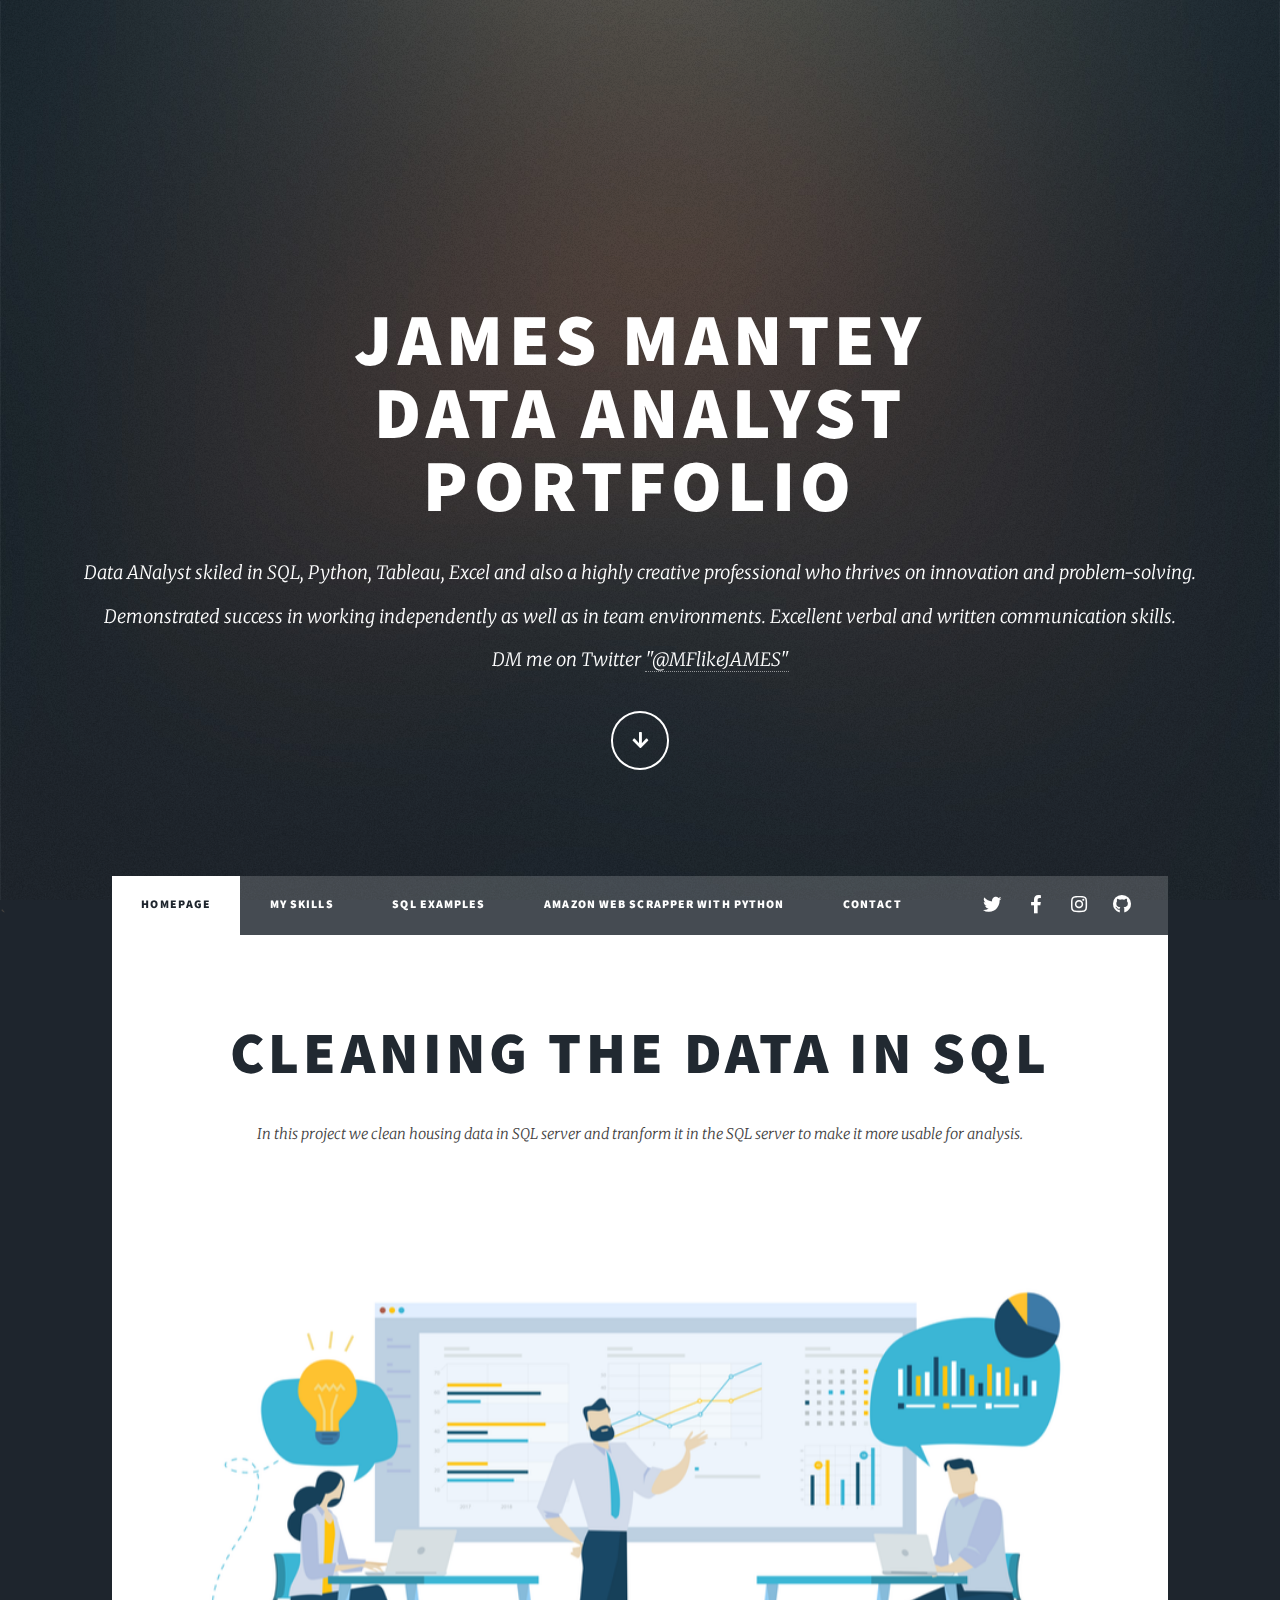
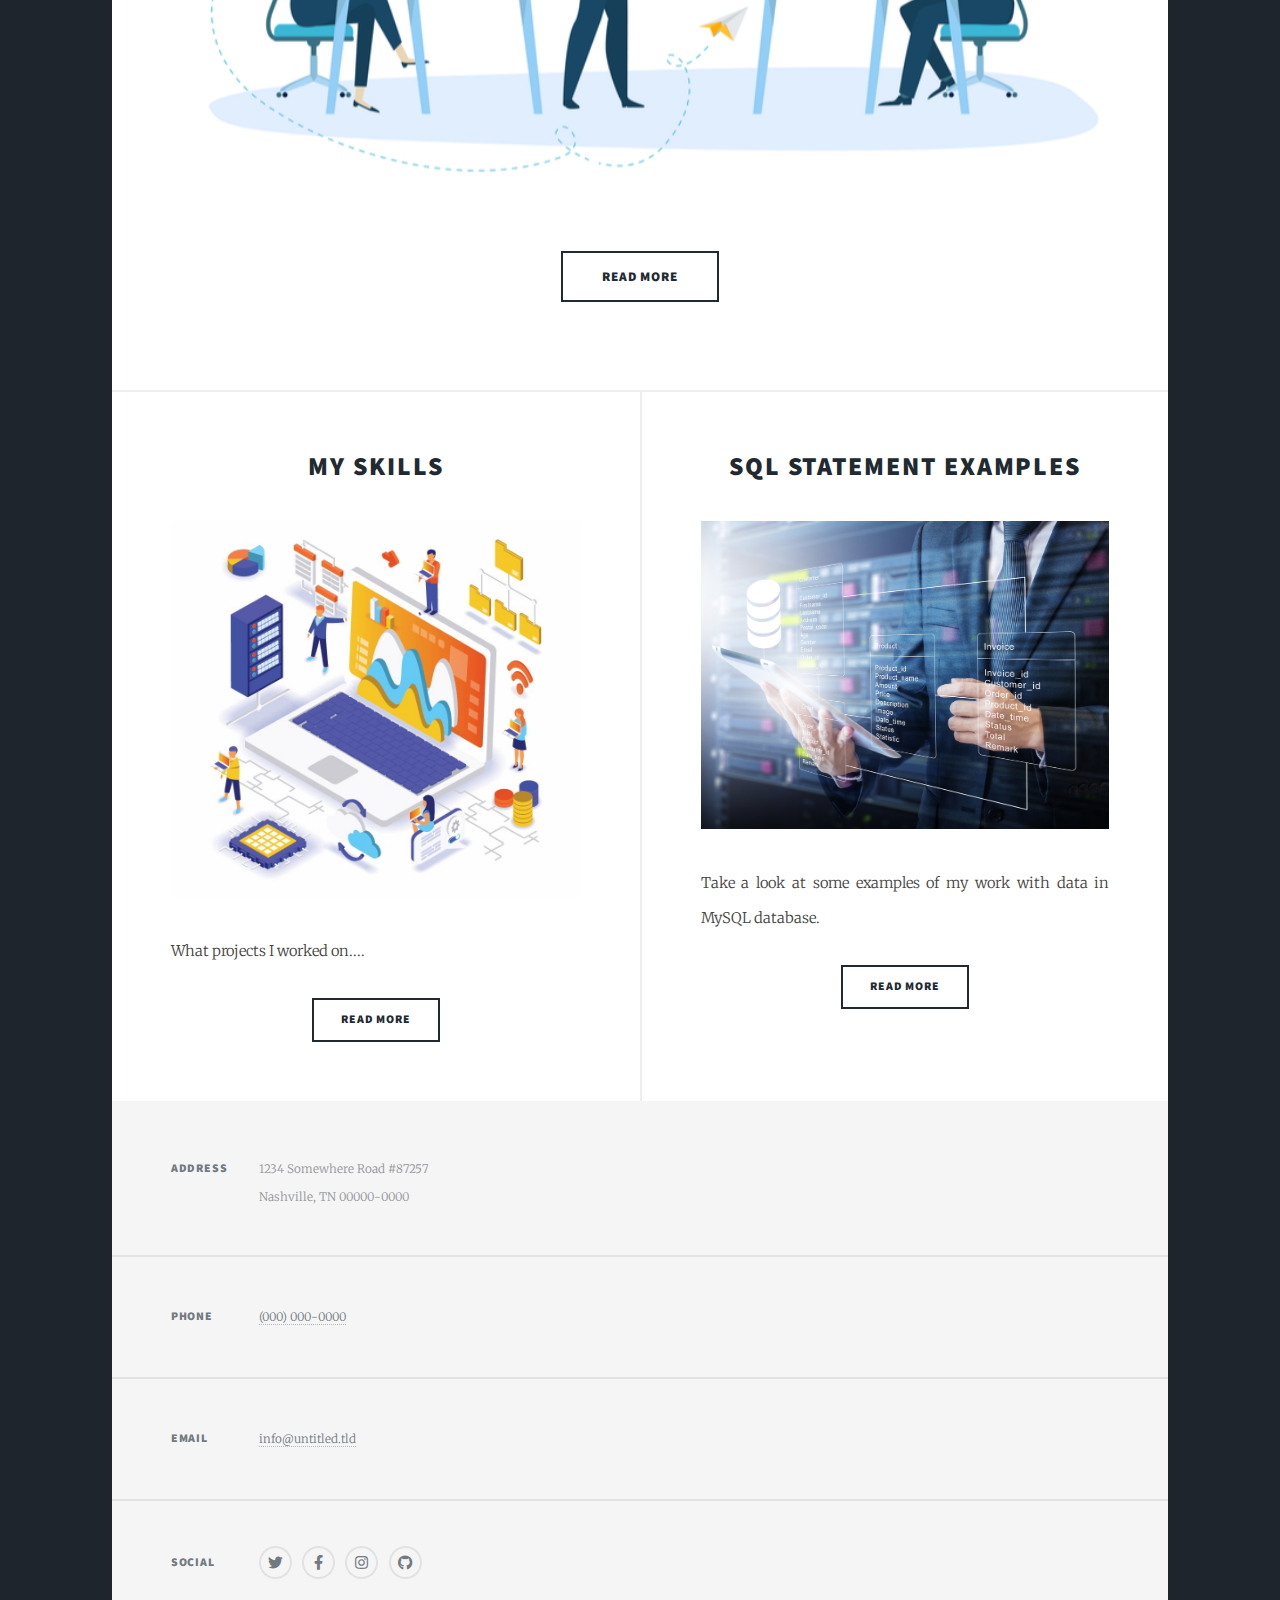
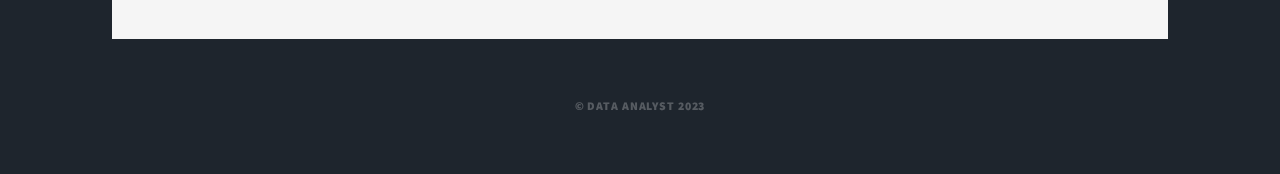
==== commit beb590c2: "updated text" ====
--- a/amazonwebscraper.html
+++ b/amazonwebscraper.html
@@ -1,12 +1,7 @@
 <!DOCTYPE HTML>
-<!--
-	Massively by HTML5 UP
-	html5up.net | @ajlkn
-	Free for personal and commercial use under the CCA 3.0 license (html5up.net/license)
--->
 <html>
 	<head>
-		<title>My skills - Data Analyst Portfolio</title>
+		<title>James Mantey Data Analyst Portfolio</title>
 		<meta charset="utf-8" />
 		<meta name="viewport" content="width=device-width, initial-scale=1, user-scalable=no" />
 		<link rel="stylesheet" href="assets/css/main.css" />
@@ -15,25 +10,40 @@
 	<body class="is-preload">
 
 		<!-- Wrapper -->
-			<div id="wrapper">
+			<div id="wrapper" class="fade-in">  
+
+				<!-- Intro -->
+					<div id="intro">
+						<h1>James Mantey <br>Data Analyst<br />
+						Portfolio</h1>
+						<p>Data ANalyst skiled in SQL, Python, Tableau, Excel and also a highly creative professional who thrives on innovation and problem-solving.
+							Demonstrated success in working independently as well as in team environments.
+							Excellent verbal and written communication skills.
+							 <br />
+							DM me on Twitter 
+							<a href="https://twitter.com/mflikejames" target="_blank">"@MFlikeJAMES"</a></p>
+						<ul class="actions">
+							<li><a href="#header" class="button icon solid solo fa-arrow-down scrolly">Continue</a></li>
+						</ul>
+					</div>
 
 				<!-- Header -->
 					<header id="header">
 						<a href="index.html" class="logo">Data Analyst Portfolio</a>
 					</header>
 
-				<!-- Nav -->
+				<!-- Nav -->`
 					<nav id="nav">
 						<ul class="links">
-							<li><a href="index.html">Homepage</a></li>
-							<li class="active"><a href="myskills.html">My skills</a></li>
+							<li class="active"><a href="index.html">Homepage</a></li>
+							<li><a href="myskills.html">My skills</a></li>
 							<li><a href="sqlexamples.html">SQL examples</a></li>
 							<li><a href="AmazonWebScrapperWIthPython.html">Amazon Web Scrapper With Python</a></li>
 							<li><a href="contactme.html">Contact</a></li>
 						</ul>
 						<ul class="icons">
-							<li><a href="#" class="icon brands fa-twitter"><span class="label">Twitter</span></a></li>
-							<li><a href="#" class="icon brands fa-facebook-f"><span class="label">Facebook</span></a></li>
+							<li><a href="https://twitter.com/mflikejames" target="_blank" class="icon brands fa-twitter"><span class="label">Twitter</span></a></li>
+							<li><a href="https://www.facebook.com/blabla" target="_blank" class="icon brands fa-facebook-f"><span class="label">Facebook</span></a></li>
 							<li><a href="#" class="icon brands fa-instagram"><span class="label">Instagram</span></a></li>
 							<li><a href="#" class="icon brands fa-github"><span class="label">GitHub</span></a></li>
 						</ul>
@@ -42,41 +52,72 @@
 				<!-- Main -->
 					<div id="main">
 
-						<!-- Post -->
-							<section class="post">
+						<!-- Featured Post -->
+							<article class="post featured">
 								<header class="major">
-									<h1>My skills and experiences</h1>
-									<p>Have a look at how great I am with SQL. Be amazed!</p>
+									<h2><a href="myskills.html">Cleaning the data in SQL</a></h2>
+									<p>In this project we clean housing data in SQL server and tranform it in the SQL server to make it more usable for analysis.</p>
 								</header>
-								<div class="image main"><img src="pics/skills.jpg" alt="" /></div>
-								<p>All examples on this page use data from the Alex the Analyst project, namely his data on covid deaths and vaccinations.</p>
-							
-								<h2>SQL</h2>
-								<p>Something about your SQL experience and how you can use it.</p>
-								<p>I'm proficient at:</p>
-								<ul>
-									<li>Writing <b>SELECT</b> statements</li>
-									<li>Creating <b>VIEWS</b></li>
-									<li>Working with <b>STORED PROCEDURES</b></li>
-									<li>...</li>
+								<a href="myskills.html" class="image main"><img src="pics/data-analyst.png" alt="" /></a>
+								<ul class="actions special">
+									<li><a href="myskills.html" class="button large">Read more</a></li>
 								</ul>
-							
-								<h2>Data visualisation</h2>
-								<p>Some generic text about it...</p>
-								
-								<ul>
-									<li>Making <b>GRAPHS</b></li>
-									<li>...</li>
-								</ul>
+							</article>
 
-								<h2>Excel</h2>
-								<p>Blabla about Excel...</p>
-
-
+						<!-- Posts -->
+							<section class="posts">
+								<article>
+									<header>
+										<h2><a href="myskills.html">My skills</a></h2>
+									</header>
+									<a href="myskills.html" class="image fit"><img src="pics/data-analyst2.png" alt="" /></a>
+									<p>What projects I worked on....</p>
+									<ul class="actions special">
+										<li><a href="myskills.html" class="button">Read more</a></li>
+									</ul>
+								</article>
+								<article>
+									<header>
+										<h2><a href="sqlexamples.html">SQL statement examples</a></h2>
+									</header>
+									<a href="sqlexamples.html" class="image fit"><img src="pics/sql.jpg" alt="" /></a>
+									<p>Take a look at some examples of my work with data in MySQL database.</p>
+									<ul class="actions special">
+										<li><a href="sqlexamples.html" class="button">Read more</a></li>
+									</ul>
+								</article>
 							</section>
 
 					</div>
 
+				<!-- Footer -->
+					<footer id="footer">
+						</section>
+						<section class="split contact">
+							<section class="alt">
+								<h3>Address</h3>
+								<p>1234 Somewhere Road #87257<br />
+								Nashville, TN 00000-0000</p>
+							</section>
+							<section>
+								<h3>Phone</h3>
+								<p><a href="#">(000) 000-0000</a></p>
+							</section>
+							<section>
+								<h3>Email</h3>
+								<p><a href="#">info@untitled.tld</a></p>
+							</section>
+							<section>
+								<h3>Social</h3>
+								<ul class="icons alt">
+									<li><a href="#" class="icon brands alt fa-twitter"><span class="label">Twitter</span></a></li>
+									<li><a href="#" class="icon brands alt fa-facebook-f"><span class="label">Facebook</span></a></li>
+									<li><a href="#" class="icon brands alt fa-instagram"><span class="label">Instagram</span></a></li>
+									<li><a href="#" class="icon brands alt fa-github"><span class="label">GitHub</span></a></li>
+								</ul>
+							</section>
+						</section>
+					</footer>
 
 				<!-- Copyright -->
 					<div id="copyright">
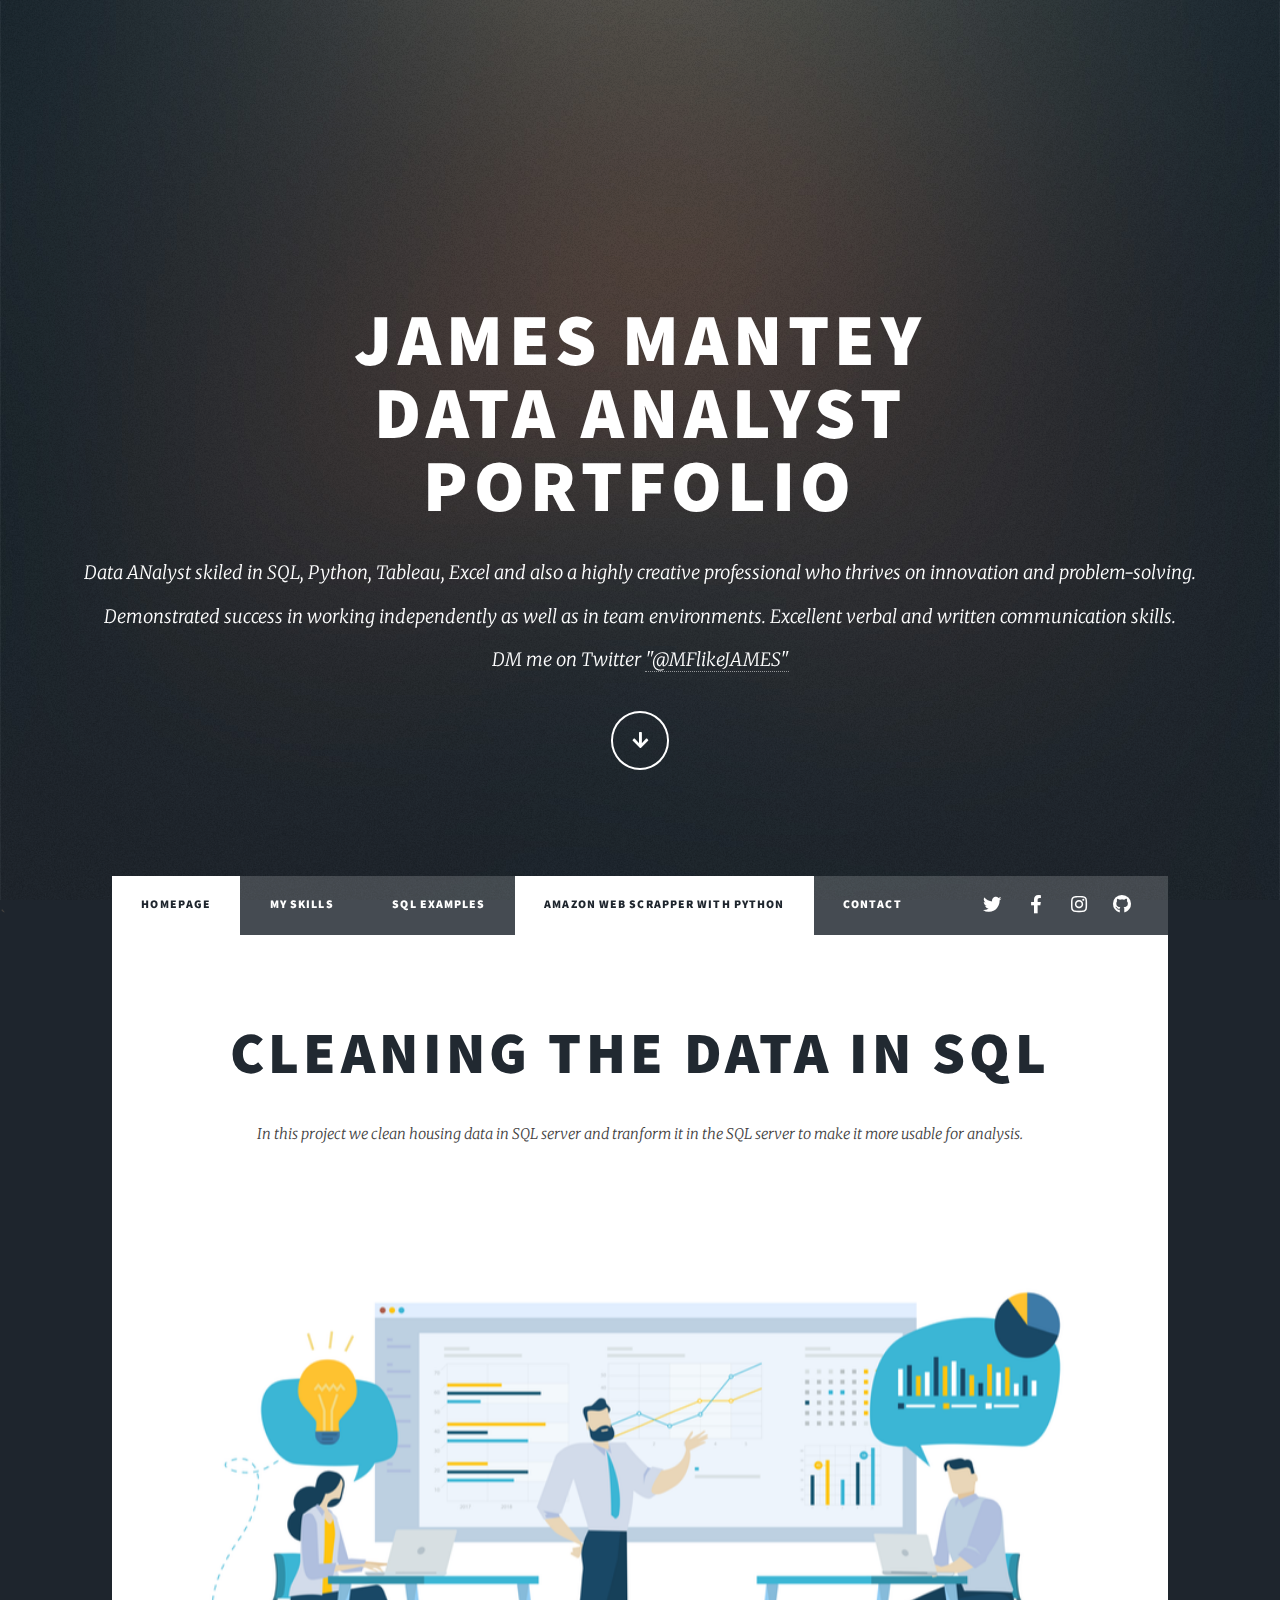
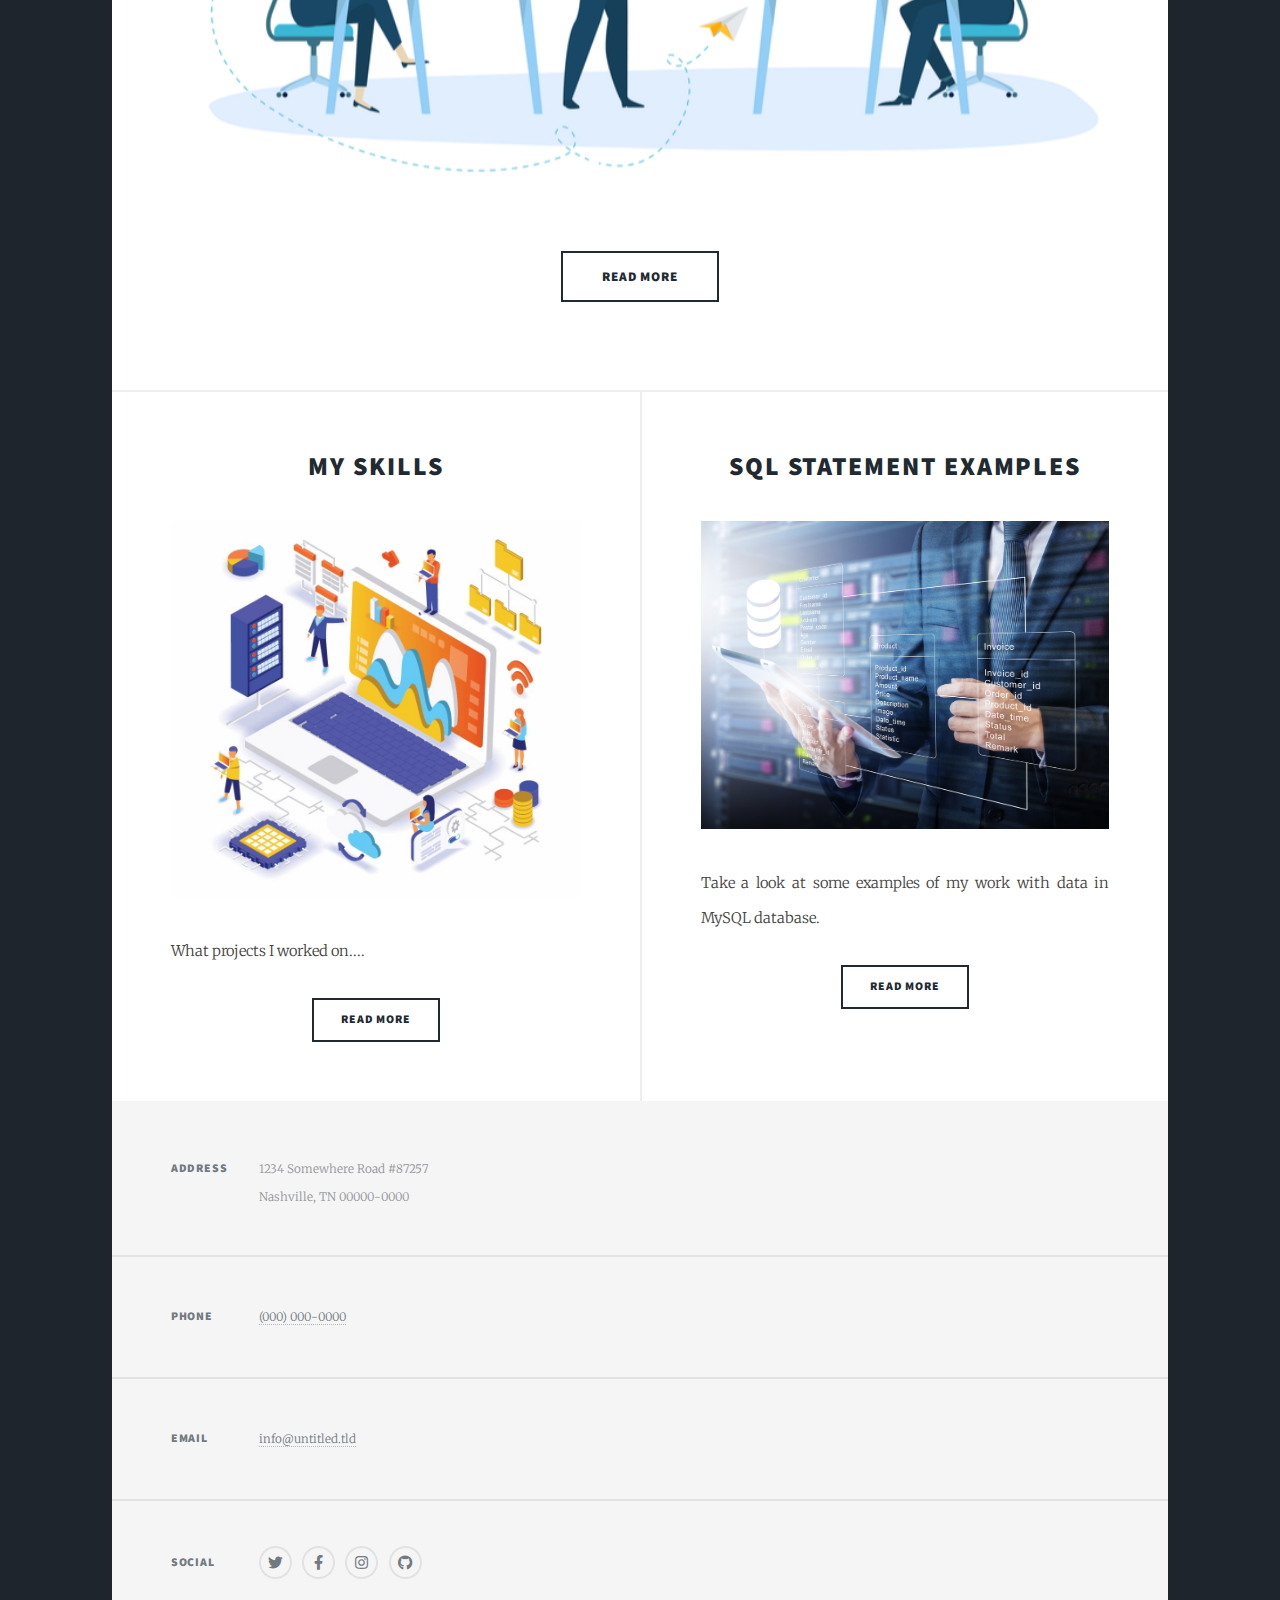
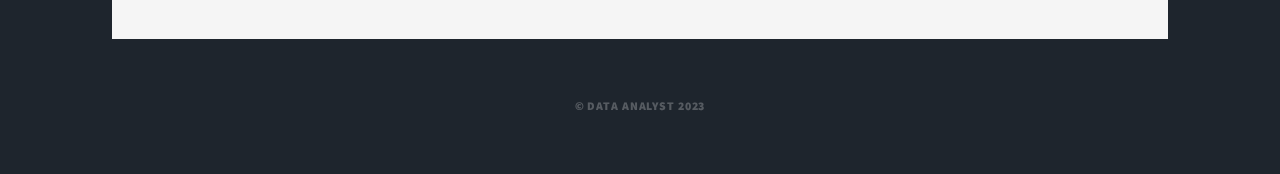
==== commit 6e93a16c: "text cchange" ====
--- a/amazonwebscraper.html
+++ b/amazonwebscraper.html
@@ -38,7 +38,7 @@
 							<li class="active"><a href="index.html">Homepage</a></li>
 							<li><a href="myskills.html">My skills</a></li>
 							<li><a href="sqlexamples.html">SQL examples</a></li>
-							<li><a href="AmazonWebScrapperWIthPython.html">Amazon Web Scrapper With Python</a></li>
+							<li class="active"><a href="AmazonWebScrapperWIthPython.html">Amazon Web Scrapper With Python</a></li>
 							<li><a href="contactme.html">Contact</a></li>
 						</ul>
 						<ul class="icons">
